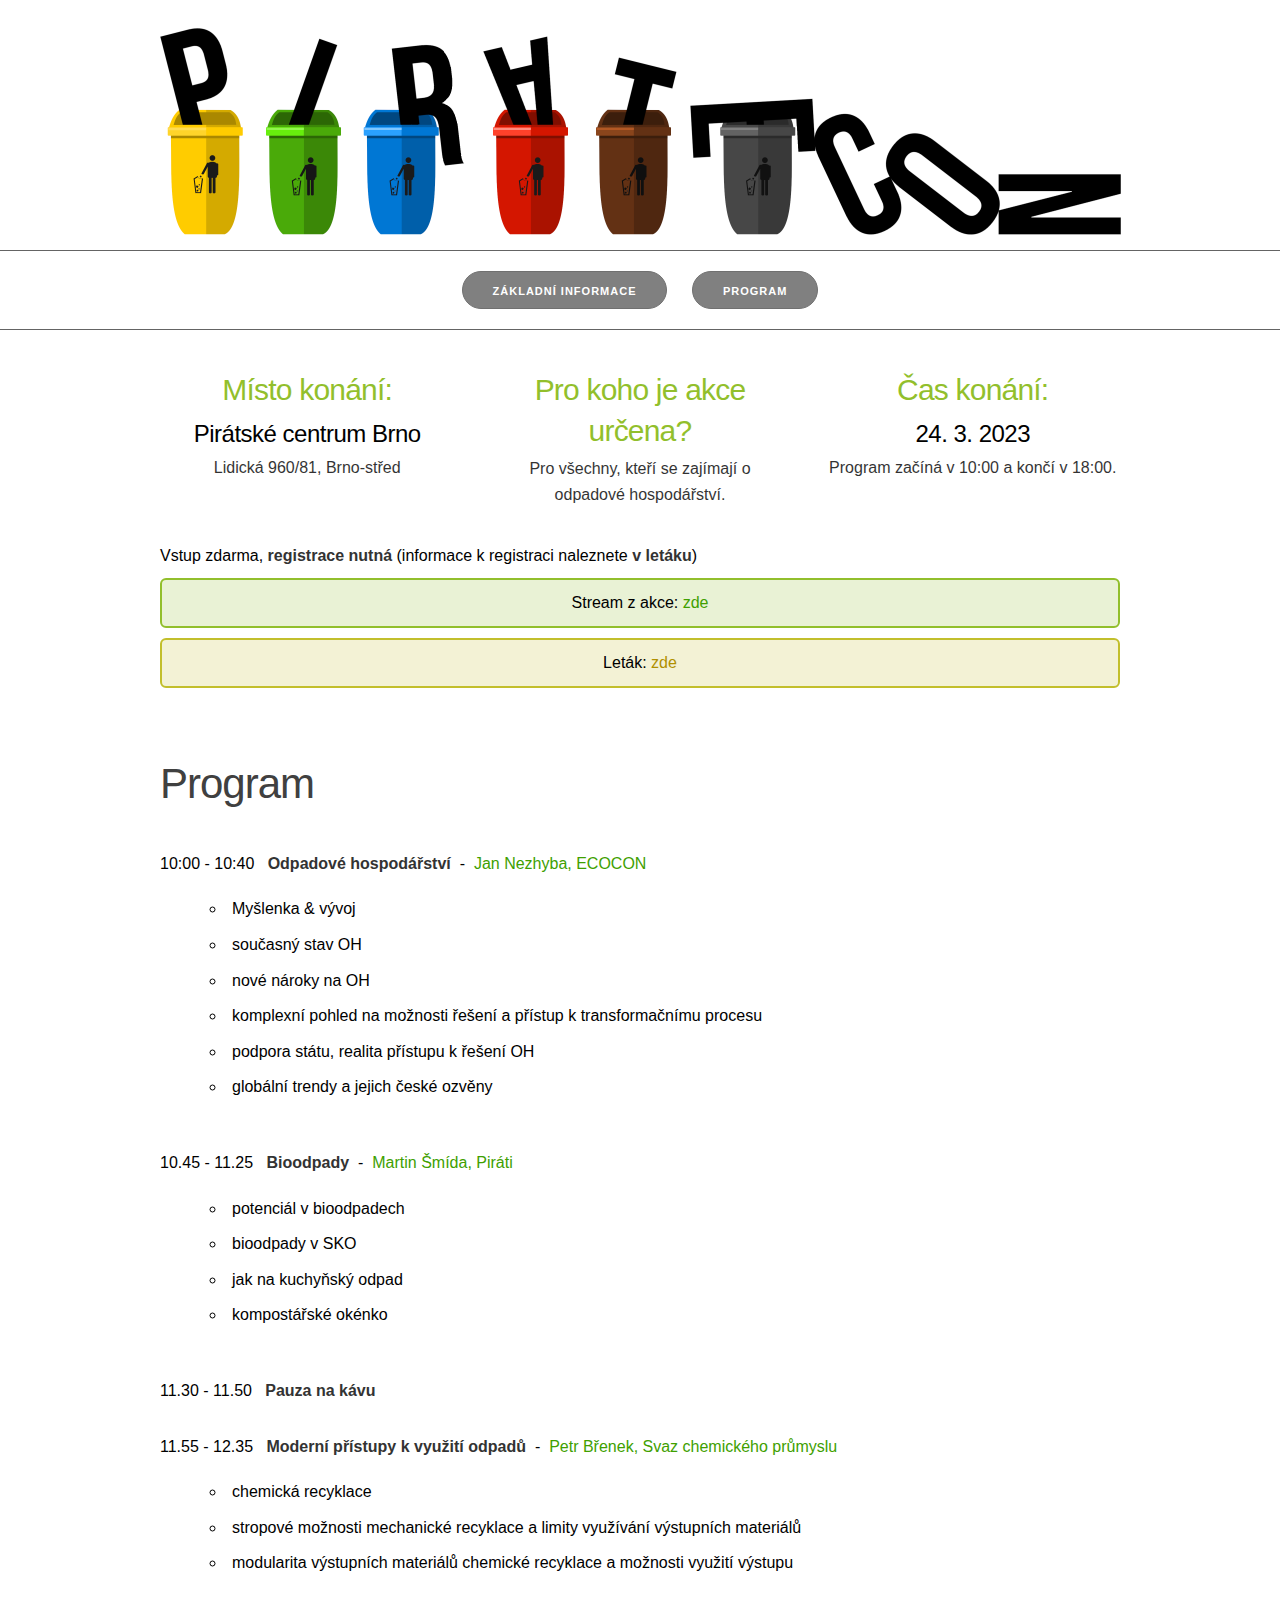
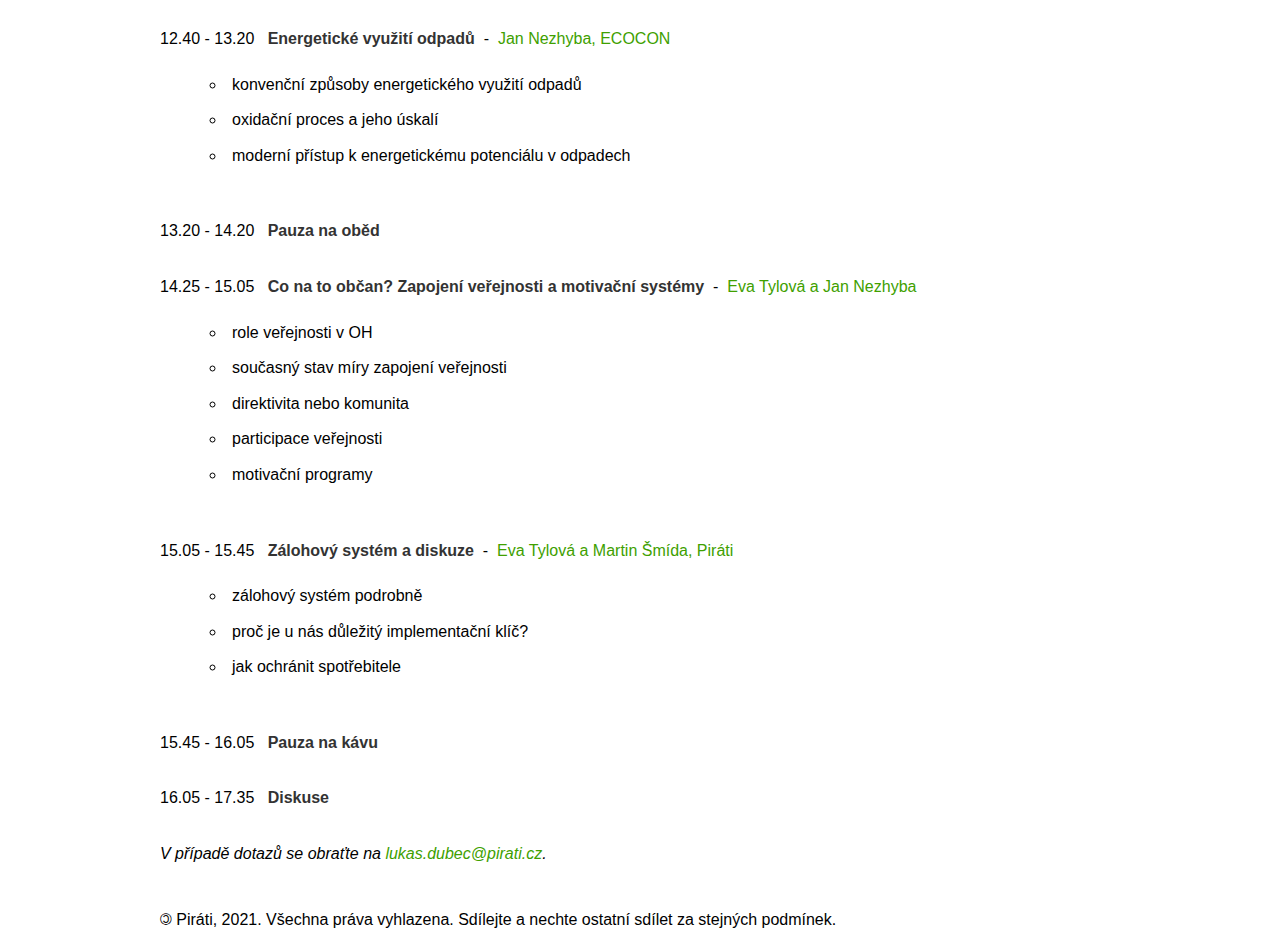
==== 2023/03/24/index.html @ 08a182e1 "2023-03-24 přidání obsahu" ====
<!DOCTYPE html>
<html lang="cs">

<head>

  <!-- Basic Page Needs
  –––––––––––––––––––––––––––––––––––––––––––––––––– -->
  <meta charset="utf-8">
  <title>PirateCon - Odpadové hospodářství</title>
  <meta name="description" content="PirateCon - Odpadové hospodářství">
  <meta name="keywords" content="PirateCon, Piráti, Pirátská strana, program, informace, konference">

  <!-- Mobile Specific Metas
  –––––––––––––––––––––––––––––––––––––––––––––––––– -->
  <meta name="viewport" content="width=device-width, initial-scale=1">
  <meta name="application-name" content="PirateCon - Odpadové hospodářství">

  <!-- FONT
  ––––––––––––––––––––––––––––––––––––––––––––––––––
  <link href="https://fonts.googleapis.com/css?family=Raleway" rel="stylesheet"> -->

  <!-- CSS
  –––––––––––––––––––––––––––––––––––––––––––––––––– -->
  <link rel="stylesheet" href="assets/css/normalize.css">
  <link rel="stylesheet" href="assets/css/skeleton.css">
  <link rel="stylesheet" href="assets/css/custom.css">

  <!-- Scripts
  ––––––––––––––––––––––––––––––––––––––––––––––––––
  <script src="//ajax.googleapis.com/ajax/libs/jquery/2.1.1/jquery.min.js"></script> -->

  <!-- Favicon
  –––––––––––––––––––––––––––––––––––––––––––––––––– -->
  <link rel="apple-touch-icon-precomposed" sizes="57x57" href="assets/favicon/apple-touch-icon-57x57.png">
  <link rel="apple-touch-icon-precomposed" sizes="114x114" href="assets/favicon/apple-touch-icon-114x114.png">
  <link rel="apple-touch-icon-precomposed" sizes="72x72" href="assets/favicon/apple-touch-icon-72x72.png">
  <link rel="apple-touch-icon-precomposed" sizes="144x144" href="assets/favicon/apple-touch-icon-144x144.png">
  <link rel="apple-touch-icon-precomposed" sizes="60x60" href="assets/favicon/apple-touch-icon-60x60.png">
  <link rel="apple-touch-icon-precomposed" sizes="120x120" href="assets/favicon/apple-touch-icon-120x120.png">
  <link rel="apple-touch-icon-precomposed" sizes="76x76" href="assets/favicon/apple-touch-icon-76x76.png">
  <link rel="apple-touch-icon-precomposed" sizes="152x152" href="assets/favicon/apple-touch-icon-152x152.png">
  <link rel="icon" type="image/png" href="assets/favicon/favicon-196x196.png" sizes="196x196">
  <link rel="icon" type="image/png" href="assets/favicon/favicon-96x96.png" sizes="96x96">
  <link rel="icon" type="image/png" href="assets/favicon/favicon-16x16.png" sizes="16x16">
  <link rel="icon" type="image/png" href="assets/favicon/favicon-32x32.png" sizes="32x32">
  <link rel="icon" type="image/png" href="assets/favicon/favicon-128.png" sizes="128x128">
  <meta name="msapplication-TileColor" content="#000000">
  <meta name="msapplication-TileImage" content="assets/favicon/mstile-144x144.">
  <meta name="msapplication-square70x70logo" content="assets/favicon/mstile-70x70.">
  <meta name="msapplication-square150x150logo" content="assets/favicon/mstile-150x150.">
  <meta name="msapplication-wide310x150logo" content="assets/favicon/mstile-310x150.">
  <meta name="msapplication-square310x310logo" content="assets/favicon/mstile-310x310.">
  <link rel="shortcut icon" type="image/x-icon" href="assets/favicon/favicon.ico">

  <meta property="og:title" content="PirateCon - Odpadové hospodářství" />
  <meta property="og:type" content="website" />
  <meta property="og:url" content="https://piratecon.pirati.cz" />
  <meta property="og:description" content="PirateCon IT InsPirativní" />
  <meta property="og:image" content="https://piratecon.pirati.cz/2023/03/24/assets/images/header.png" />


</head>

<body>
  <!-- Primary Page Layout
  –––––––––––––––––––––––––––––––––––––––––––––––––– -->
  <header id="header" class="hero">
   <div class="container">
      <div class="row">
        <div class="twelve columns">
	<!--<img src="assets/images/logo.svg" class="logo">-->
        </div>
      </div>
    </div>
  </header>

  <nav id="nav">
    <div class="container">
      <div class="row">
        <div class="twelve columns">
          <a class="button button-primary" href="#basic_info">Základní informace</a>
          <a class="button button-primary" href="#agenda">Program</a>
<!-- 
          <a class="button button-primary" href="guests.html">Hosté</a>
          <a class="button button-primary" href="https://www.facebook.com/events/907371883148846"  target="_blank"> <img src="assets/images/facebook.png" width="15">  událost </a>
-->
        </div>
      </div>
    </div>
  </nav>

  <main>
    <section id="basic_info">
      <div class="container">
        <div class="row">
          <div class="one-third column value">
            <h4 class="value-multiplier" style="color:#92bf2c">Místo konání:</h4>
            <h5 class="value-heading"><a class="blacklink" href="https://jihomoravsky.pirati.cz/piratske-centrum/" target="_blank">Pirátské centrum Brno</a></h5>
            <p class="value-description"><a class="blacklink" href="https://jihomoravsky.pirati.cz/piratske-centrum/" target="_blank">Lidická 960/81, Brno-střed</a></p>
          </div>
          <div class="one-third column value">
            <h4 class="value-multiplier" style="color:#92bf2c;">Pro koho je akce určena?</h4>
            <p class="value-description">Pro všechny, kteří se zajímají o odpadové hospodářství.</p>
          </div>
          <div class="one-third column value">
            <h4 class="value-multiplier" style="color:#92bf2c">Čas konání:</h4>
            <h5 class="value-heading">24.&nbsp;3.&nbsp;2023</h5>
            <p class="value-description">Program začíná v&nbsp;10:00 a končí v&nbsp;18:00.</p>
          </div>
        </div>
        <br>
	  <p> Vstup zdarma, <span class=title>registrace nutná</span> (informace k registraci naleznete <span class=title>v letáku</span>)</p>
          <p class="note">Stream z akce: <a href="https://pitube.pirati.cz/play/public1" target="_blank">zde</a> </p>
          <p class="note2">Leták: <a class="yellowlink" href="letak.pdf" target="_blank">zde</a> </p>
      </div>
    </section>

    <section id="agenda">
      <div class="container">

        <div class="header row">
          <div class="twelve columns">
            <h2 style="color:#404040">Program</h2>
          </div>
        </div>

        <div class="header row">
          <div class="twelve columns">
            10:00 - 10:40 &nbsp;&nbsp;<span class=title>Odpadové hospodářství</span> &nbsp;-&nbsp; <a href="">Jan Nezhyba, ECOCON</a>
            <ul>
              <li> Myšlenka & vývoj</li>
              <li> současný stav OH</li>
              <li> nové nároky na OH</li>
              <li> komplexní pohled na možnosti řešení a přístup k transformačnímu procesu</li>
              <li> podpora státu, realita přístupu k řešení OH</li>
              <li> globální trendy a jejich české ozvěny </li>
            </ul>
          </div>
        </div>

        <div class="header row">
          <div class="twelve columns">
            10.45 - 11.25 &nbsp;&nbsp;<span class=title>Bioodpady</span> &nbsp;-&nbsp; <a href="">Martin Šmída, Piráti</a>
            <ul>
              <li> potenciál v bioodpadech</li>
              <li> bioodpady v SKO</li>
              <li> jak na kuchyňský odpad</li>
              <li> kompostářské okénko</li>
            </ul>
          </div>
        </div>

        <div class="header row">
          <div class="twelve columns">
            11.30 - 11.50 &nbsp;&nbsp;<span class=title>Pauza na kávu</span>
          </div>
        </div>

        <div class="header row">
          <div class="twelve columns">
            11.55 - 12.35 &nbsp;&nbsp;<span class=title>Moderní přístupy k využití odpadů</span> &nbsp;-&nbsp; <a href="">Petr Břenek, Svaz chemického průmyslu</a>
            <ul>
              <li> chemická recyklace</li>
              <li> stropové možnosti mechanické recyklace a limity využívání výstupních materiálů</li>
              <li> modularita výstupních materiálů chemické recyklace a možnosti využití výstupu</li>
            </ul>
          </div>
        </div>

        <div class="header row">
          <div class="twelve columns">
            12.40 - 13.20 &nbsp;&nbsp;<span class=title>Energetické využití odpadů</span> &nbsp;-&nbsp; <a href="">Jan Nezhyba, ECOCON</a>
            <ul>
              <li> konvenční způsoby energetického využití odpadů</li>
              <li> oxidační proces a jeho úskalí</li>
              <li> moderní přístup k energetickému potenciálu v odpadech</li>
            </ul>
          </div>
        </div>

        <div class="header row">
          <div class="twelve columns">
            13.20 - 14.20 &nbsp;&nbsp;<span class=title>Pauza na oběd</span>
          </div>
        </div>

        <div class="header row">
          <div class="twelve columns">
            14.25 - 15.05 &nbsp;&nbsp;<span class=title>Co na to občan? Zapojení veřejnosti a motivační systémy</span> &nbsp;-&nbsp; <a href="">Eva Tylová a Jan Nezhyba</a>
            <ul>
              <li> role veřejnosti v OH</li>
              <li> současný stav míry zapojení veřejnosti</li>
              <li> direktivita nebo komunita</li>
              <li> participace veřejnosti</li>
              <li> motivační programy</li>
            </ul>
          </div>
        </div>

        <div class="header row">
          <div class="twelve columns">
            15.05 - 15.45 &nbsp;&nbsp;<span class=title>Zálohový systém a diskuze</span> &nbsp;-&nbsp; <a href="">Eva Tylová a Martin Šmída, Piráti</a>
            <ul>
              <li> zálohový systém podrobně</li>
              <li> proč je u nás důležitý implementační klíč?</li>
              <li> jak ochránit spotřebitele</li>
            </ul>
          </div>
        </div>

        <div class="header row">
          <div class="twelve columns">
            15.45 - 16.05 &nbsp;&nbsp;<span class=title>Pauza na kávu</span>
          </div>
        </div>

        <div class="header row">
          <div class="twelve columns">
            16.05 - 17.35 &nbsp;&nbsp;<span class=title>Diskuse</span>
          </div>
        </div>

        <p><i>V případě dotazů se obraťte na <a href="mailto:lukas.dubec@pirati.cz">lukas.dubec@pirati.cz</a>.

      </div>
   </section>

</i></p>
  <footer>
    <div class="container">
      <div class="row">
        <div class="twelve columns">
            <!--
	<p>
Poznámka k programu: Každá přednáška zahrnuje 20 minut výkladu a 10 minut diskuze s účastníky.<br>
Z akce bude pořizován live stream.
	</p>
            -->
          <p>
            <span class="u-mirror-horizontally">&copy;</span> Piráti, 2021. Všechna práva vyhlazena. Sdílejte a nechte ostatní sdílet za stejných podmínek.
          </p>
        </div>
      </div>
    </div>
  </footer>
  </main>
</body>

</html>
---- 2023/03/24/assets/css/skeleton.css ----
/*
* Skeleton V2.0.4
* Copyright 2014, Dave Gamache
* www.getskeleton.com
* Free to use under the MIT license.
* http://www.opensource.org/licenses/mit-license.php
* 12/29/2014
*/


/* Table of contents
––––––––––––––––––––––––––––––––––––––––––––––––––
- Grid
- Base Styles
- Typography
- Links
- Buttons
- Forms
- Lists
- Code
- Tables
- Spacing
- Utilities
- Clearing
- Media Queries
*/


/* Grid
–––––––––––––––––––––––––––––––––––––––––––––––––– */
.container {
  position: relative;
  width: 100%;
  max-width: 960px;
  margin: 0 auto;
  padding: 0 20px;
  box-sizing: border-box; }
.column,
.columns {
  width: 100%;
  float: left;
  box-sizing: border-box; }

/* For devices larger than 400px */
@media (min-width: 400px) {
  .container {
    width: 85%;
    padding: 0; }
}

/* For devices larger than 550px */
@media (min-width: 550px) {
  .container {
    width: 80%; }
  .column,
  .columns {
    margin-left: 4%; }
  .column:first-child,
  .columns:first-child {
    margin-left: 0; }

  .one.column,
  .one.columns                    { width: 4.66666666667%; }
  .two.columns                    { width: 13.3333333333%; }
  .three.columns                  { width: 22%;            }
  .four.columns                   { width: 30.6666666667%; }
  .five.columns                   { width: 39.3333333333%; }
  .six.columns                    { width: 48%;            }
  .seven.columns                  { width: 56.6666666667%; }
  .eight.columns                  { width: 65.3333333333%; }
  .nine.columns                   { width: 74.0%;          }
  .ten.columns                    { width: 82.6666666667%; }
  .eleven.columns                 { width: 91.3333333333%; }
  .twelve.columns                 { width: 100%; margin-left: 0; }

  .one-third.column               { width: 30.6666666667%; }
  .two-thirds.column              { width: 65.3333333333%; }

  .one-half.column                { width: 48%; }

  /* Offsets */
  .offset-by-one.column,
  .offset-by-one.columns          { margin-left: 8.66666666667%; }
  .offset-by-two.column,
  .offset-by-two.columns          { margin-left: 17.3333333333%; }
  .offset-by-three.column,
  .offset-by-three.columns        { margin-left: 26%;            }
  .offset-by-four.column,
  .offset-by-four.columns         { margin-left: 34.6666666667%; }
  .offset-by-five.column,
  .offset-by-five.columns         { margin-left: 43.3333333333%; }
  .offset-by-six.column,
  .offset-by-six.columns          { margin-left: 52%;            }
  .offset-by-seven.column,
  .offset-by-seven.columns        { margin-left: 60.6666666667%; }
  .offset-by-eight.column,
  .offset-by-eight.columns        { margin-left: 69.3333333333%; }
  .offset-by-nine.column,
  .offset-by-nine.columns         { margin-left: 78.0%;          }
  .offset-by-ten.column,
  .offset-by-ten.columns          { margin-left: 86.6666666667%; }
  .offset-by-eleven.column,
  .offset-by-eleven.columns       { margin-left: 95.3333333333%; }

  .offset-by-one-third.column,
  .offset-by-one-third.columns    { margin-left: 34.6666666667%; }
  .offset-by-two-thirds.column,
  .offset-by-two-thirds.columns   { margin-left: 69.3333333333%; }

  .offset-by-one-half.column,
  .offset-by-one-half.columns     { margin-left: 52%; }

}


/* Base Styles
–––––––––––––––––––––––––––––––––––––––––––––––––– */
/* NOTE
html is set to 62.5% so that all the REM measurements throughout Skeleton
are based on 10px sizing. So basically 1.5rem = 15px :) */
html {
  font-size: 62.5%; }
body {
  font-size: 1.5em; /* currently ems cause chrome bug misinterpreting rems on body element */
  line-height: 1.6;
  font-weight: 400;
  font-family: "Raleway", "HelveticaNeue", "Helvetica Neue", Helvetica, Arial, sans-serif;
  color: #222; }


/* Typography
–––––––––––––––––––––––––––––––––––––––––––––––––– */
h1, h2, h3, h4, h5, h6 {
  margin-top: 0;
  margin-bottom: 2rem;
  font-weight: 300; }
h1 { font-size: 4.0rem; line-height: 1.2;  letter-spacing: -.1rem;}
h2 { font-size: 3.6rem; line-height: 1.25; letter-spacing: -.1rem; }
h3 { font-size: 3.0rem; line-height: 1.3;  letter-spacing: -.1rem; }
h4 { font-size: 2.4rem; line-height: 1.35; letter-spacing: -.08rem; }
h5 { font-size: 1.8rem; line-height: 1.5;  letter-spacing: -.05rem; }
h6 { font-size: 1.5rem; line-height: 1.6;  letter-spacing: 0; }

/* Larger than phablet */
@media (min-width: 550px) {
  h1 { font-size: 5.0rem; }
  h2 { font-size: 4.2rem; }
  h3 { font-size: 3.6rem; }
  h4 { font-size: 3.0rem; }
  h5 { font-size: 2.4rem; }
  h6 { font-size: 1.5rem; }
}

p {
  margin-top: 0; }


/* Links
–––––––––––––––––––––––––––––––––––––––––––––––––– */
a {
  color: #1EAEDB; }
a:hover {
  color: #0FA0CE; }


/* Buttons
–––––––––––––––––––––––––––––––––––––––––––––––––– */
.button,
button,
input[type="submit"],
input[type="reset"],
input[type="button"] {
  display: inline-block;
  height: 38px;
  padding: 0 30px;
  color: #555;
  text-align: center;
  font-size: 11px;
  font-weight: 600;
  line-height: 38px;
  letter-spacing: .1rem;
  text-transform: uppercase;
  text-decoration: none;
  white-space: nowrap;
  background-color: transparent;
  border-radius: 4px;
  border: 1px solid #bbb;
  cursor: pointer;
  box-sizing: border-box; }
.button:hover,
button:hover,
input[type="submit"]:hover,
input[type="reset"]:hover,
input[type="button"]:hover,
.button:focus,
button:focus,
input[type="submit"]:focus,
input[type="reset"]:focus,
input[type="button"]:focus {
  color: #333;
  border-color: #888;
  outline: 0; }
.button.button-primary,
button.button-primary,
input[type="submit"].button-primary,
input[type="reset"].button-primary,
input[type="button"].button-primary {
  color: #FFF;
  background-color: #33C3F0;
  border-color: #33C3F0; }
.button.button-primary:hover,
button.button-primary:hover,
input[type="submit"].button-primary:hover,
input[type="reset"].button-primary:hover,
input[type="button"].button-primary:hover,
.button.button-primary:focus,
button.button-primary:focus,
input[type="submit"].button-primary:focus,
input[type="reset"].button-primary:focus,
input[type="button"].button-primary:focus {
  color: #FFF;
  background-color: #1EAEDB;
  border-color: #1EAEDB; }


/* Forms
–––––––––––––––––––––––––––––––––––––––––––––––––– */
input[type="email"],
input[type="number"],
input[type="search"],
input[type="text"],
input[type="tel"],
input[type="url"],
input[type="password"],
textarea,
select {
  height: 38px;
  padding: 6px 10px; /* The 6px vertically centers text on FF, ignored by Webkit */
  background-color: #fff;
  border: 1px solid #D1D1D1;
  border-radius: 4px;
  box-shadow: none;
  box-sizing: border-box; }
/* Removes awkward default styles on some inputs for iOS */
input[type="email"],
input[type="number"],
input[type="search"],
input[type="text"],
input[type="tel"],
input[type="url"],
input[type="password"],
textarea {
  -webkit-appearance: none;
     -moz-appearance: none;
          appearance: none; }
textarea {
  min-height: 65px;
  padding-top: 6px;
  padding-bottom: 6px; }
input[type="email"]:focus,
input[type="number"]:focus,
input[type="search"]:focus,
input[type="text"]:focus,
input[type="tel"]:focus,
input[type="url"]:focus,
input[type="password"]:focus,
textarea:focus,
select:focus {
  border: 1px solid #33C3F0;
  outline: 0; }
label,
legend {
  display: block;
  margin-bottom: .5rem;
  font-weight: 600; }
fieldset {
  padding: 0;
  border-width: 0; }
input[type="checkbox"],
input[type="radio"] {
  display: inline; }
label > .label-body {
  display: inline-block;
  margin-left: .5rem;
  font-weight: normal; }


/* Lists
–––––––––––––––––––––––––––––––––––––––––––––––––– */
ul {
  list-style: circle inside; }
ol {
  list-style: decimal inside; }
ol, ul {
  padding-left: 0;
  margin-top: 0; }
ul ul,
ul ol,
ol ol,
ol ul {
  margin: 1.5rem 0 1.5rem 3rem;
  font-size: 90%; }
li {
  margin-bottom: 1rem; }


/* Code
–––––––––––––––––––––––––––––––––––––––––––––––––– */
code {
  padding: .2rem .5rem;
  margin: 0 .2rem;
  font-size: 90%;
  white-space: nowrap;
  background: #F1F1F1;
  border: 1px solid #E1E1E1;
  border-radius: 4px; }
pre > code {
  display: block;
  padding: 1rem 1.5rem;
  white-space: pre; }


/* Tables
–––––––––––––––––––––––––––––––––––––––––––––––––– */
th,
td {
  padding: 12px 15px;
  text-align: left;
  border-bottom: 1px solid #E1E1E1; }
th:first-child,
td:first-child {
  padding-left: 0; }
th:last-child,
td:last-child {
  padding-right: 0; }


/* Spacing
–––––––––––––––––––––––––––––––––––––––––––––––––– */
button,
.button {
  margin-bottom: 1rem; }
input,
textarea,
select,
fieldset {
  margin-bottom: 1.5rem; }
pre,
blockquote,
dl,
figure,
table,
p,
ul,
ol,
form {
  margin-bottom: 2.5rem; }


/* Utilities
–––––––––––––––––––––––––––––––––––––––––––––––––– */
.u-full-width {
  width: 100%;
  box-sizing: border-box; }
.u-max-full-width {
  max-width: 100%;
  box-sizing: border-box; }
.u-pull-right {
  float: right; }
.u-pull-left {
  float: left; }


/* Misc
–––––––––––––––––––––––––––––––––––––––––––––––––– */
hr {
  margin-top: 3rem;
  margin-bottom: 3.5rem;
  border-width: 0;
  border-top: 1px solid #E1E1E1; }


/* Clearing
–––––––––––––––––––––––––––––––––––––––––––––––––– */

/* Self Clearing Goodness */
.container:after,
.row:after,
.u-cf {
  content: "";
  display: table;
  clear: both; }


/* Media Queries
–––––––––––––––––––––––––––––––––––––––––––––––––– */
/*
Note: The best way to structure the use of media queries is to create the queries
near the relevant code. For example, if you wanted to change the styles for buttons
on small devices, paste the mobile query code up in the buttons section and style it
there.
*/


/* Larger than mobile */
@media (min-width: 400px) {}

/* Larger than phablet (also point when grid becomes active) */
@media (min-width: 550px) {}

/* Larger than tablet */
@media (min-width: 750px) {}

/* Larger than desktop */
@media (min-width: 1000px) {}

/* Larger than Desktop HD */
@media (min-width: 1200px) {}
---- 2023/03/24/assets/css/custom.css ----
@font-face {
  font-family: "Bebas Neue Bold";
  src: url("../fonts/bebas-neue-bold.eot"); /* IE9 Compat Modes */
  src: url("../fonts/bebas-neue-bold.eot#iefix") format("embedded-opentype"), /* IE6-IE8 */
       url("../fonts/bebas-neue-bold.woff") format("woff"), /* Modern Browsers */
       url("../fonts/bebas-neue-bold.ttf")  format("truetype"), /* Safari, Android, iOS */
}
/* Shared
–––––––––––––––––––––––––––––––––––––––––––––––––– */
body {
  background-color: #fff;
  color: #000;
  font-family: "Open Sans", Helvetica, Roboto, Arial, sans-serif;
  font-size: 1.6em;
}

h1, h3, h5, h2, h4, h6 {
  margin-bottom: 1rem;
}

h1, h3, h5 {
  color: #000;
  font-weight: 500;
}

h2, h4, h6 {
  color: #333;
  font-weight: 300;
}
.u-mirror-horizontally {
    display: inline-block;
    transform: matrix(-1, 0, 0, 1, 0, 0) !important;
}

pre, blockquote, dl, figure, table, p, ul, ol, form {
  margin-bottom: 1rem;
}

.button {
  color: #fff;
}

.vip {
  color: #f68712;
}

/* odkazy cerno */
a {
  color: #40a000;
  text-decoration: none;
}
a:hover {
  color: #666;
}
a.blacklink {
  color: #000000;
  text-decoration: none;
}
a.blacklink:hover {
  color: #606060;
  text-decoration: none;
}
a.yellowlink {
  color: #b09000;
  text-decoration: none;
}
a.blacklink:hover {
  color: #606060;
  text-decoration: none;
}



/* Forms
–––––––––––––––––––––––––––––––––––––––––––––––––– */
input[type="email"],
input[type="number"],
input[type="search"],
input[type="text"],
input[type="tel"],
input[type="url"],
input[type="password"],
textarea,
select {
  color: #000;
}
.button {
  border-radius: 100px;
  background-color: #000;
  border-color: #000;
}
.button.button-primary,
button.button-primary,
input[type="submit"].button-primary,
input[type="reset"].button-primary,
input[type="button"].button-primary {
  color: #FFF;
  background-color: #808080;
  border-color: #707070; }
.button.button-primary:hover,
button.button-primary:hover,
input[type="submit"].button-primary:hover,
input[type="reset"].button-primary:hover,
input[type="button"].button-primary:hover,
.button.button-primary:focus,
button.button-primary:focus,
input[type="submit"].button-primary:focus,
input[type="reset"].button-primary:focus,
input[type="button"].button-primary:focus {
  color: #FFF;
  background-color: #aaa;
  border-color: #aaa; }
textarea {
  width: 100%;
  height: 20rem;
}
/* Sections
–––––––––––––––––––––––––––––––––––––––––––––––––– */
section {
  padding: 4rem 0 6rem;
  text-align: justify;
}
.section-heading,
.section-description {
  margin-bottom: 1.2rem;
}
.header {
  margin-bottom: 3rem;
}

/* Header
–––––––––––––––––––––––––––––––––––––––––––––––––– */
body > header {
  text-align: center;
  padding: 1rem 0 1rem;
  color: #000;
  /*background-color: #fff;*/
  background-image: url('../images/piratecon.png');
  background-size: contain;
  background-position: center;
  background-repeat: no-repeat;
}
body > header h2 {
  font-family: "Bebas Neue Bold", sans-serif;
  text-transform: uppercase;
  font-weight: 700;
  color: #000;
  margin-top: 2rem;
}
body > header .logo {
  /* display: inline-block; */
  width: 15rem;
  height: 15rem;
  background-image: url("../images/piratecon.png");
  background-size: cover;
  background-position: center;
}
body > header p {
  font-size: 1.7em;
}
/* Navigation
–––––––––––––––––––––––––––––––––––––––––––––––––– */
body > nav {
  text-align: center;
  border-top: .1rem solid #646464;
  border-bottom: .1rem solid  #646464;
  padding: 1rem 0 1rem;
}
body > nav a {
  margin: 1rem;
}

/* agenda
–––––––––––––––––––––––––––––––––––––––––––––––––– */
section#agenda article {
  margin-bottom: 1.6rem;
  border: .25rem solid #6b3a17;
  border-radius: 1.6rem;
  padding: 1.5rem 4rem 1rem 4rem;
}
/*section#agenda article h3 {
  font-size: 3rem;
}*/
section#agenda article .header {
  text-align: left;
  margin-bottom: 0;
}

section#agenda article .header h4, section#agenda article .header h5 {
  font-size: 1.6rem;
  font-weight: 700;
}

/* Footer
–––––––––––––––––––––––––––––––––––––––––––––––––– */
body > footer {
  text-align: center;
  padding: 3rem 0 1rem;
  color: #777;
  font-size: 0.8em;
}

/* Values
–––––––––––––––––––––––––––––––––––––––––––––––––– */
#teaser {
  background-image: url("../images/info-bg.jpg");
  background-size: cover;
  background-position: center;
}
.value {
  text-align: center;
}
.value-multiplier {
  margin-bottom: .5rem;
}
.value-heading {
  margin-bottom: .3rem;
}
.value-description {
  opacity: .8;
  font-weight: 300;
}

/* Categories
–––––––––––––––––––––––––––––––––––––––––––––––––– */
.categories {
  color: #fff;
}
.categories .section-description {
  margin-bottom: 4rem;
}

/* Bigger than 550 */
@media (min-width: 550px) {
  section {
    padding: 3rem 0 2rem;
  }
  body > header {
    padding: 3rem 0 2rem;
    /*text-align: left;*/
    min-height: 370px;
  }
  .hero-heading {
    font-size: 4.8rem;
  }
}

/* Bigger than 750 */
@media (min-width: 750px) {
  .hero-heading {
    font-size: 5.2rem;
  }
  section {
    padding: 4rem 0 4rem;
  }
  body > header {
    padding: 3rem 0 2rem;
    min-height: 190px;
  }
  .section-description {
    max-width: 60%;
    margin-left: auto;
    margin-right: auto;
  }
  .categories {
    padding: 11rem 0 6rem;
  }
}

/* Bigger than 1000 */
@media (min-width: 1000px) {
  section {
    padding: 4rem 0 2rem;
  }
  body > header {
    padding: 4rem 0 2rem;
  }
  .hero-heading {
    font-size: 5.0rem;
  }
}
.button:hover {
   background-color: green;
   color:white;
   border-color: green;
}
@media (max-width: 550px) {
body > header {
	min-height: 170px;
}
}

p {
}

p.note {
     -moz-border-radius: 6px;
     -webkit-border-radius: 6px;
     background-color: #92bf2c33;
     border: solid 2px #92bf2c;
     border-radius: 6px;
     line-height: 18px;
     text-align: center;
     mc-auto-number-format: '{b}Note: {/b}';
     overflow: hidden;
     padding: 14px;
}

p.note2 {
     -moz-border-radius: 6px;
     -webkit-border-radius: 6px;
     background-color: #c2bf2c33;
     border: solid 2px #c2bf2c;
     border-radius: 6px;
     line-height: 18px;
     text-align: center;
     mc-auto-number-format: '{b}Note: {/b}';
     overflow: hidden;
     padding: 14px;
}

.title {
    color: #333;
    font-weight: bold;
}

ul {
    margin: 20px;
}

li {
    margin-left: 30px;
}
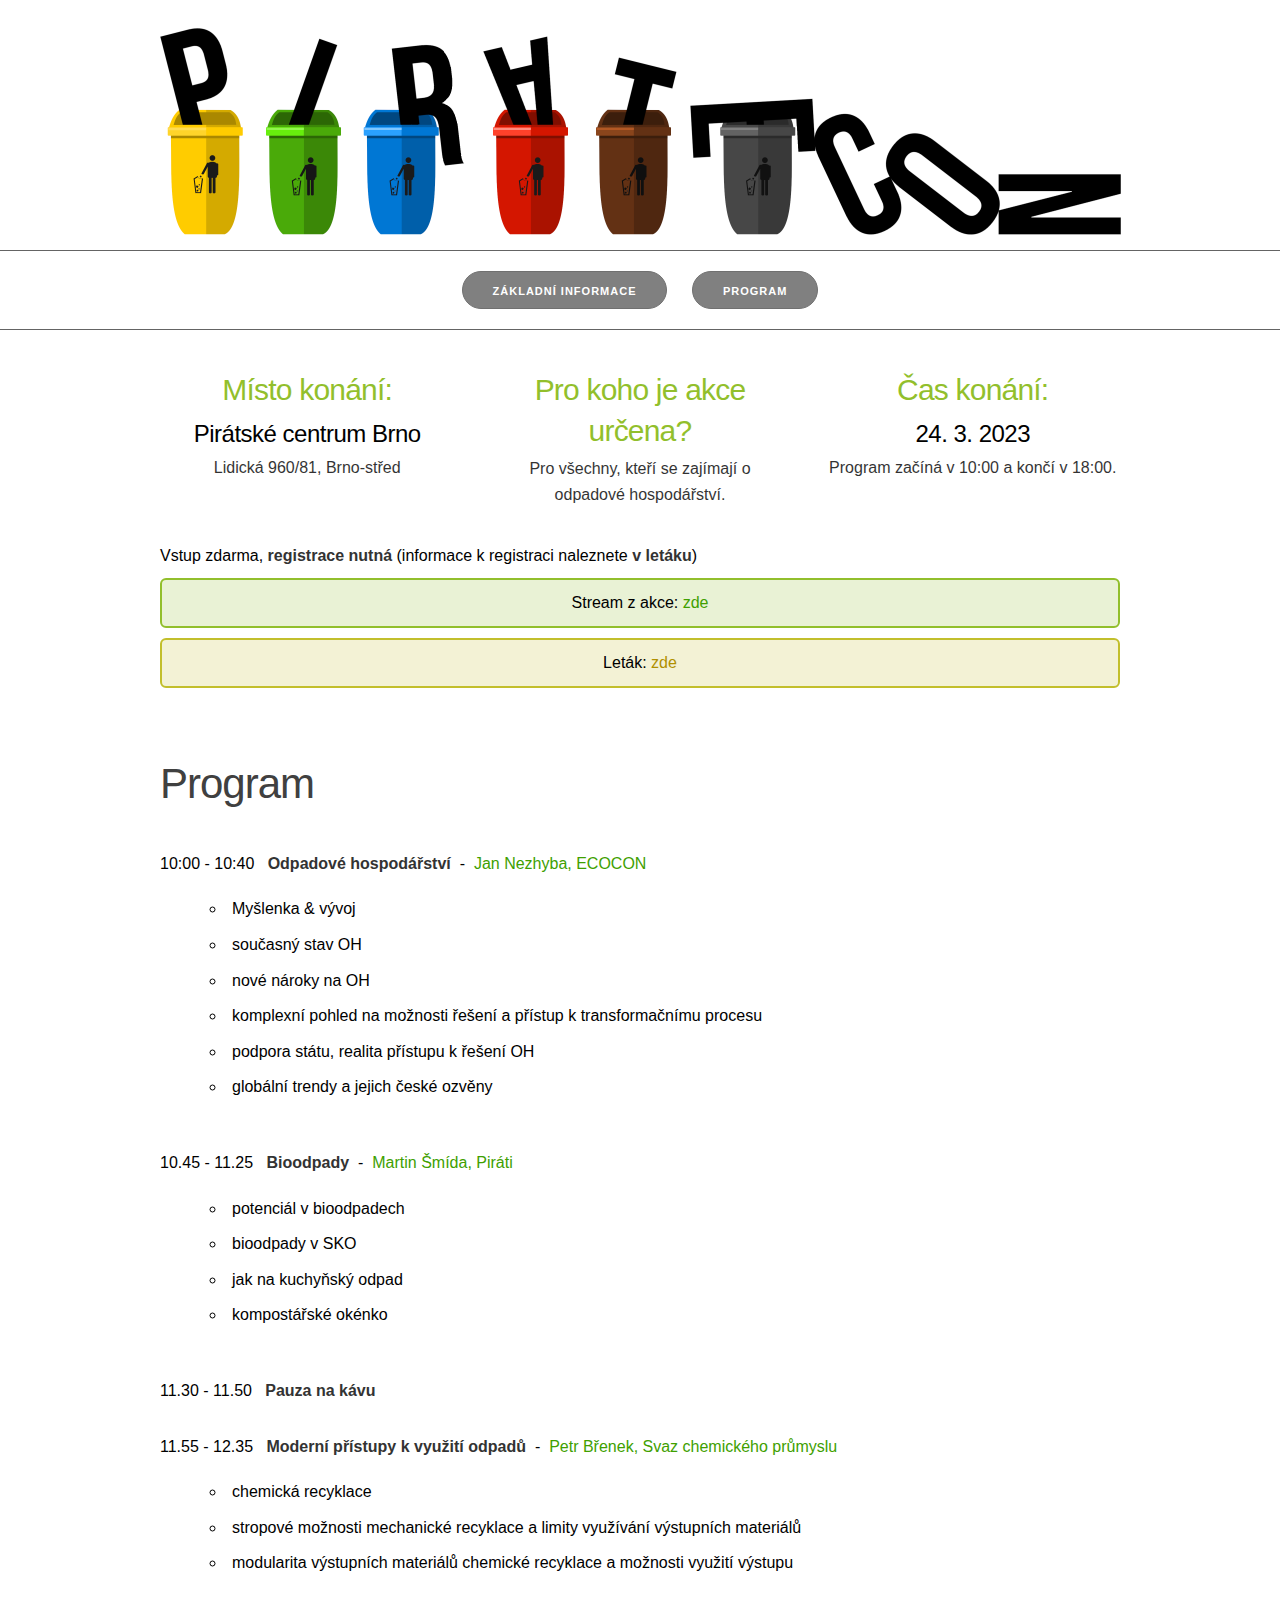
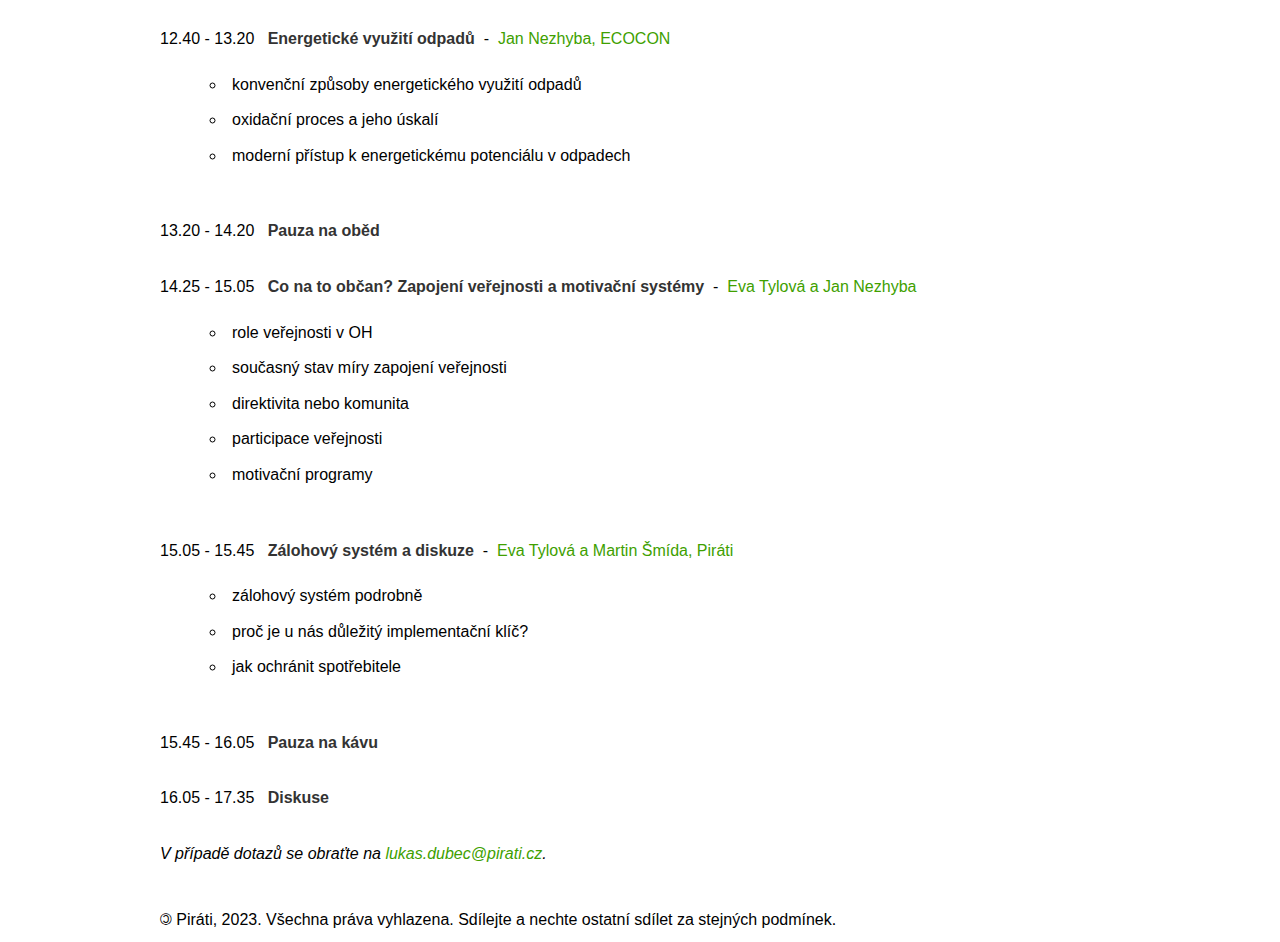
==== commit 2ea2b90a: "Oprava copyleftu" ====
--- a/2023/03/24/index.html
+++ b/2023/03/24/index.html
@@ -237,7 +237,7 @@
 	</p>
             -->
           <p>
-            <span class="u-mirror-horizontally">&copy;</span> Piráti, 2021. Všechna práva vyhlazena. Sdílejte a nechte ostatní sdílet za stejných podmínek.
+            <span class="u-mirror-horizontally">&copy;</span> Piráti, 2023. Všechna práva vyhlazena. Sdílejte a nechte ostatní sdílet za stejných podmínek.
           </p>
         </div>
       </div>
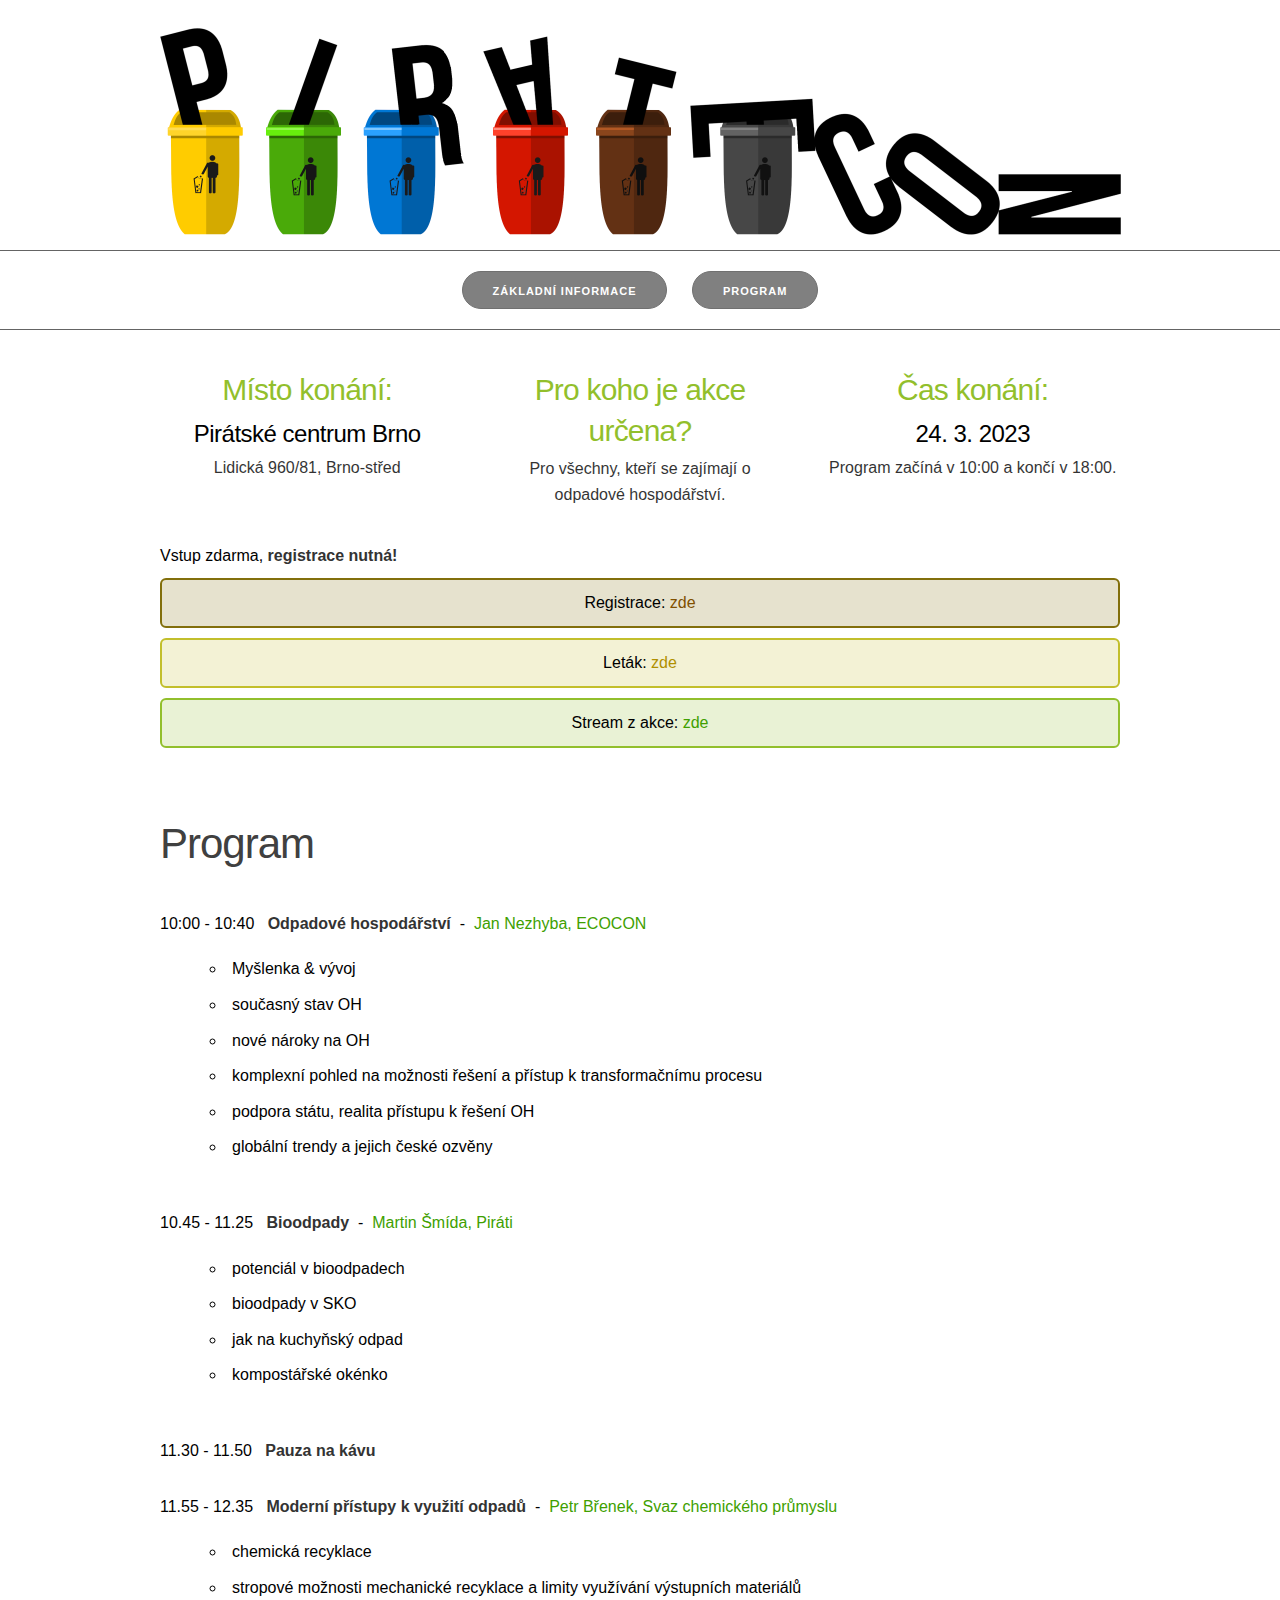
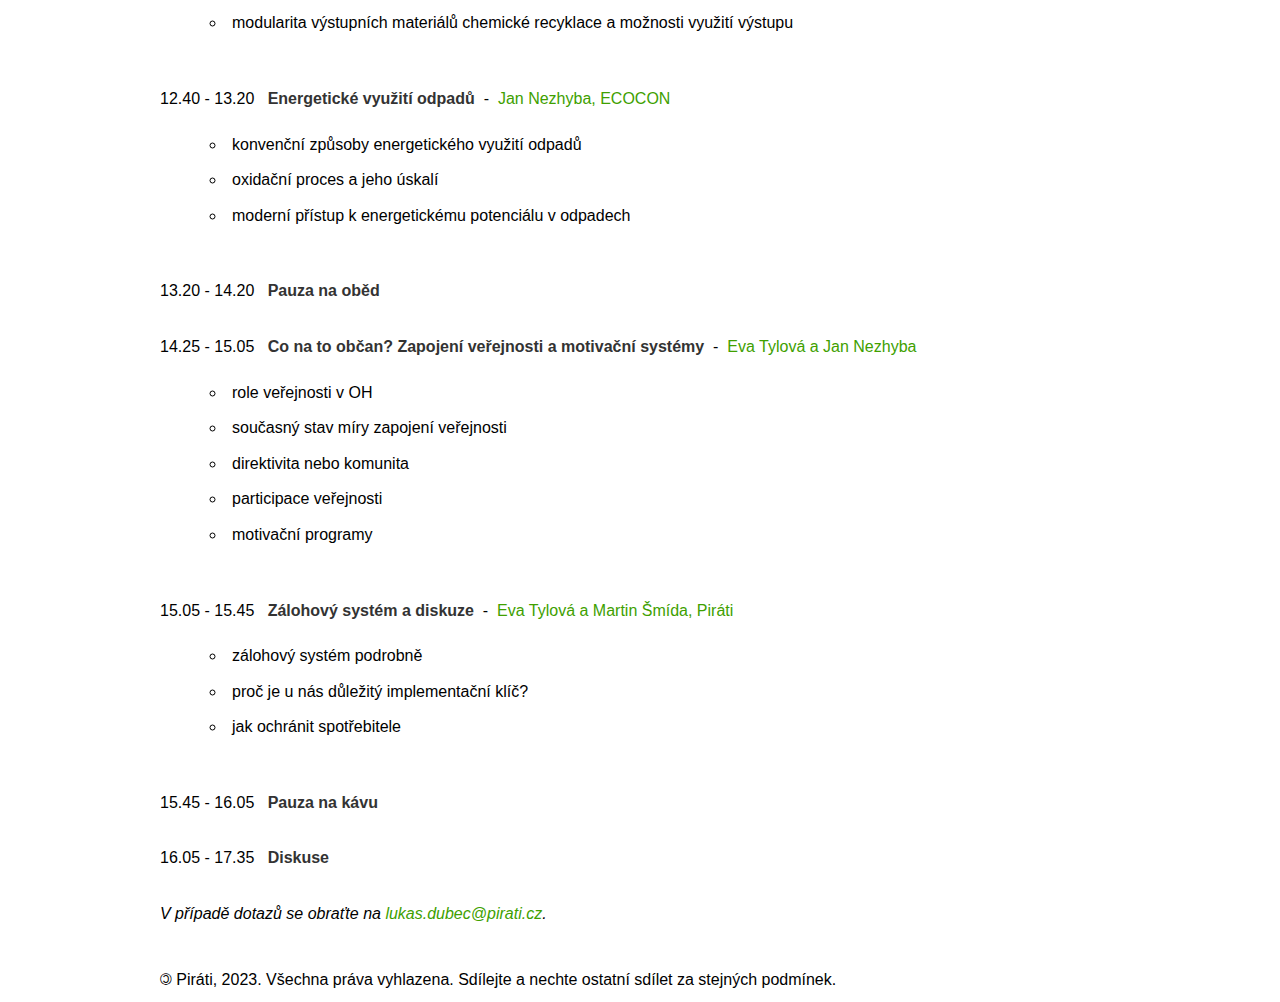
==== commit 9dbe3e62: "Přímý odkaz na registraci" ====
--- a/2023/03/24/index.html
+++ b/2023/03/24/index.html
@@ -109,9 +109,10 @@
           </div>
         </div>
         <br>
-	  <p> Vstup zdarma, <span class=title>registrace nutná</span> (informace k registraci naleznete <span class=title>v letáku</span>)</p>
+        <p>Vstup zdarma, <span class=title>registrace nutná!</span></p>
+          <p class="note3">Registrace: <a class="brownlink" href="https://forms.gle/4vFBP5G7LPV2SXvh6" target="_blank">zde</a> </p>
+          <p class="note2">Leták: <a class="yellowlink" href="letak.pdf" target="_blank">zde</a> </p>
           <p class="note">Stream z akce: <a href="https://pitube.pirati.cz/play/public1" target="_blank">zde</a> </p>
-          <p class="note2">Leták: <a class="yellowlink" href="letak.pdf" target="_blank">zde</a> </p>
       </div>
     </section>
 
--- a/2023/03/24/assets/css/custom.css
+++ b/2023/03/24/assets/css/custom.css
@@ -64,7 +64,15 @@
   color: #b09000;
   text-decoration: none;
 }
-a.blacklink:hover {
+a.yellowlink:hover {
+  color: #606060;
+  text-decoration: none;
+}
+a.brownlink {
+  color: #805000;
+  text-decoration: none;
+}
+a.brownlink:hover {
   color: #606060;
   text-decoration: none;
 }
@@ -319,6 +327,19 @@
      padding: 14px;
 }
 
+p.note3 {
+     -moz-border-radius: 6px;
+     -webkit-border-radius: 6px;
+     background-color: #826f0c33;
+     border: solid 2px #826f0c;
+     border-radius: 6px;
+     line-height: 18px;
+     text-align: center;
+     mc-auto-number-format: '{b}Note: {/b}';
+     overflow: hidden;
+     padding: 14px;
+}
+
 .title {
     color: #333;
     font-weight: bold;
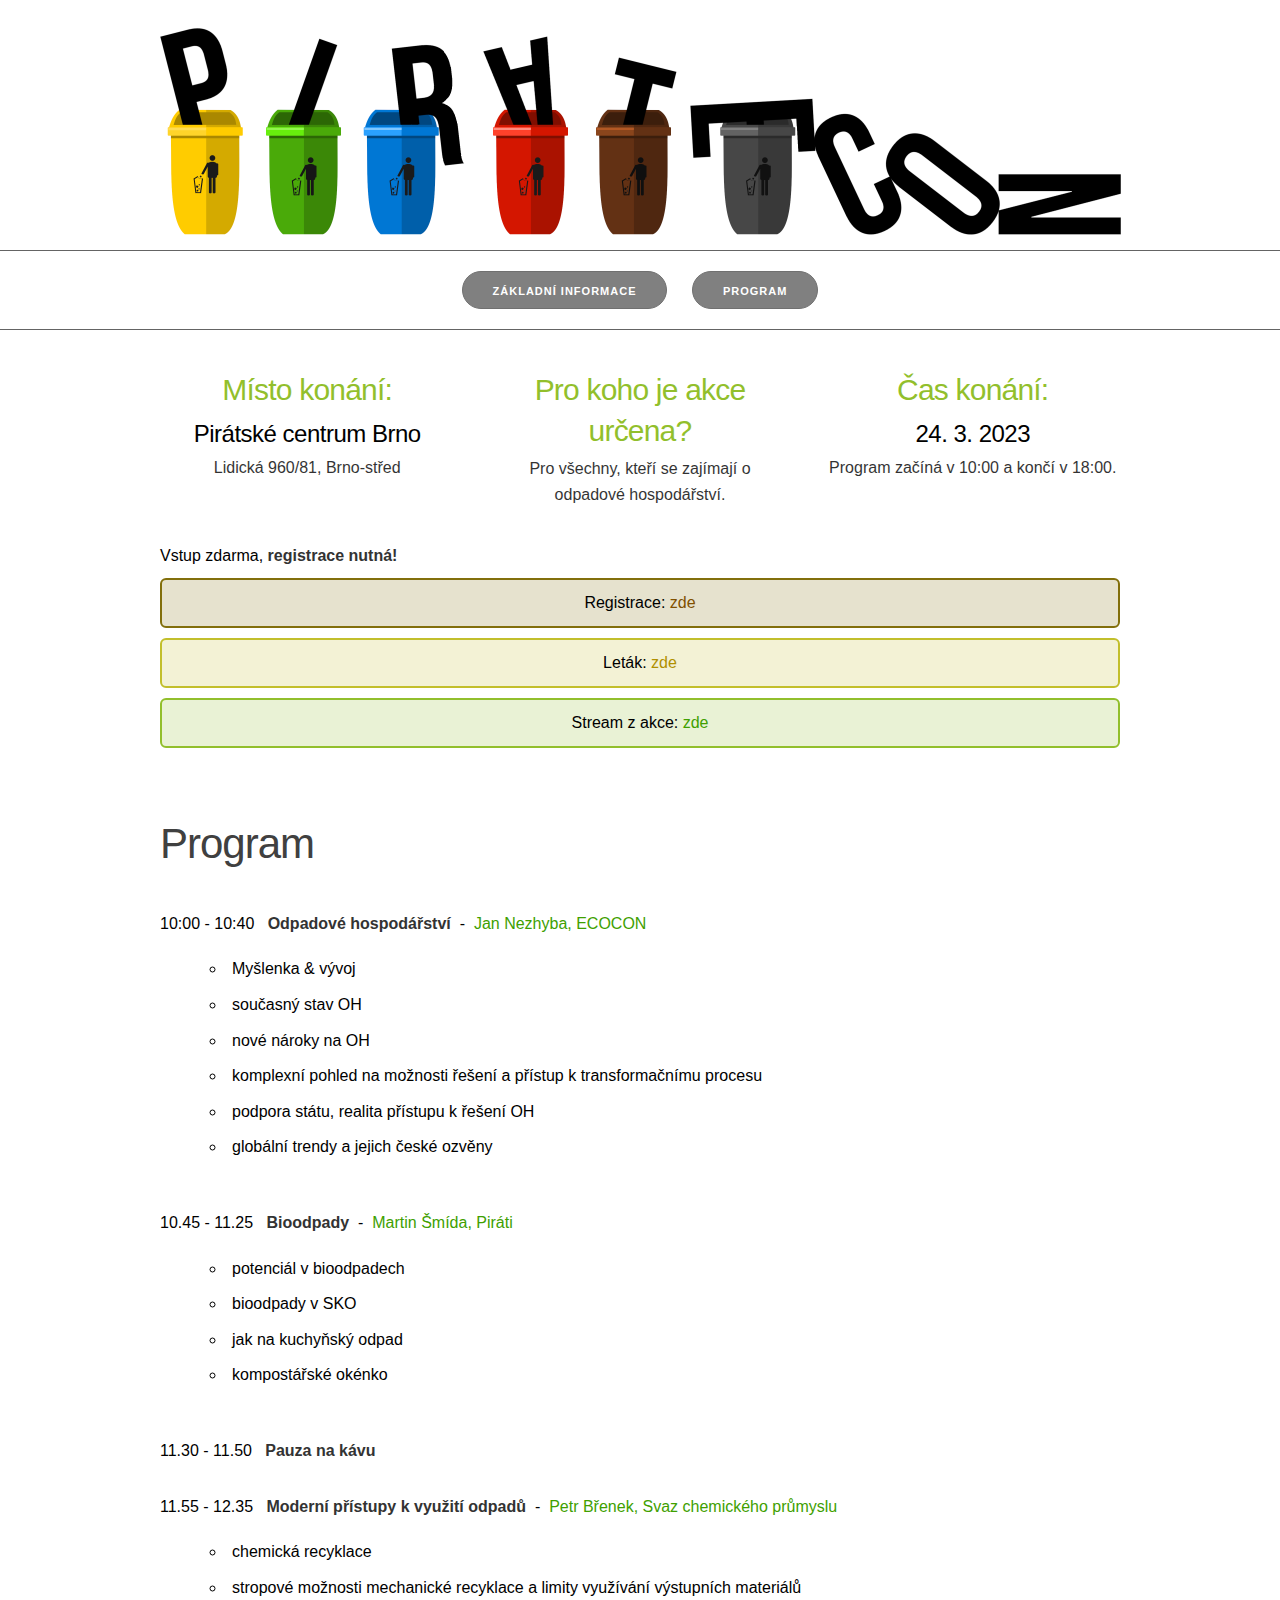
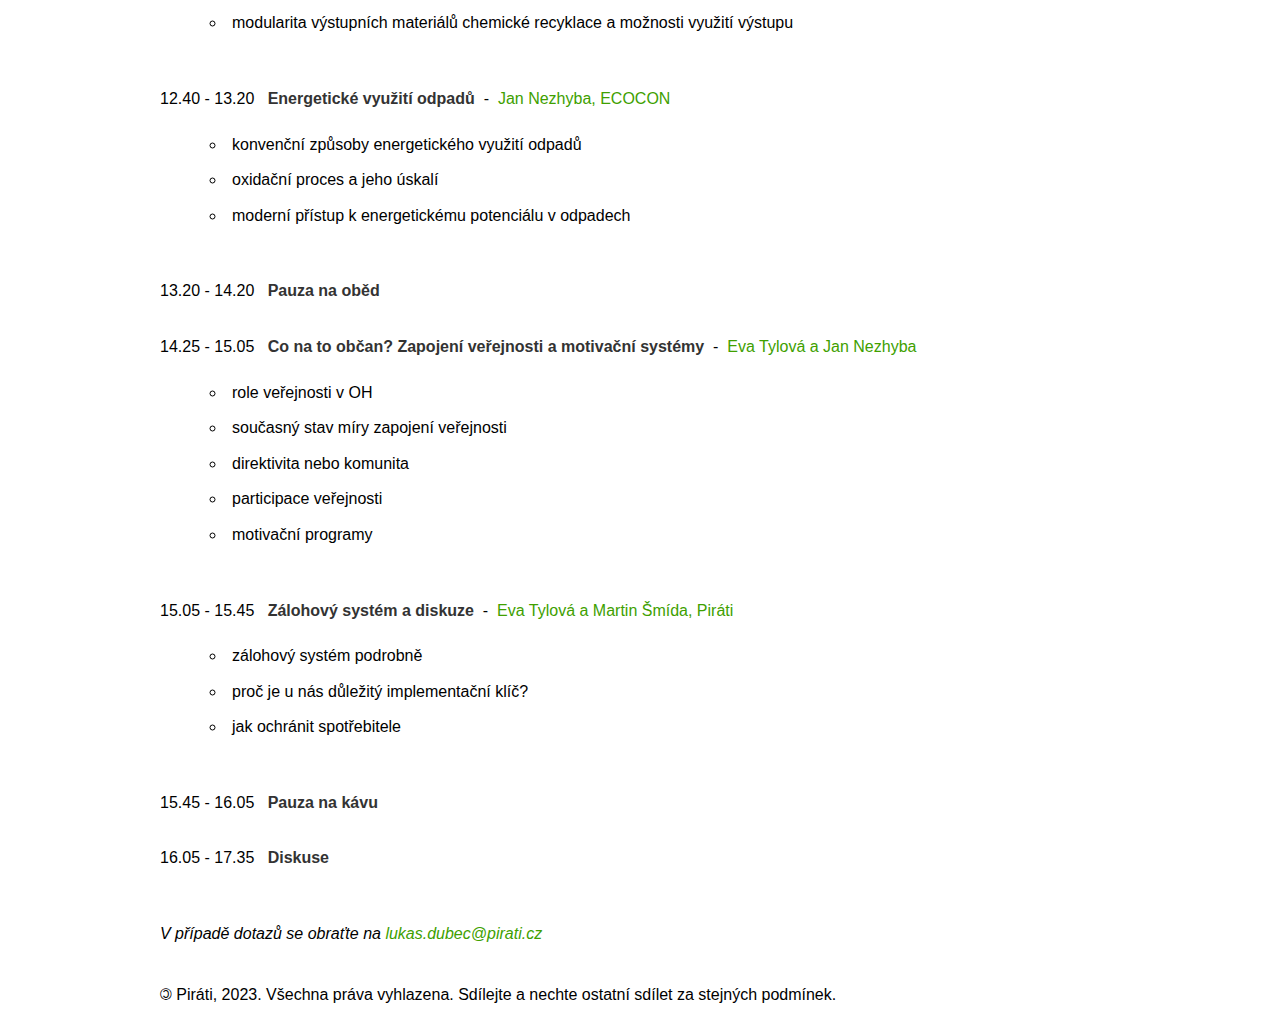
==== commit 5d96218c: "Oprava nevalidniho kodu" ====
--- a/2023/03/24/index.html
+++ b/2023/03/24/index.html
@@ -52,12 +52,11 @@
   <meta name="msapplication-square310x310logo" content="assets/favicon/mstile-310x310.">
   <link rel="shortcut icon" type="image/x-icon" href="assets/favicon/favicon.ico">
 
-  <meta property="og:title" content="PirateCon - Odpadové hospodářství" />
-  <meta property="og:type" content="website" />
-  <meta property="og:url" content="https://piratecon.pirati.cz" />
-  <meta property="og:description" content="PirateCon IT InsPirativní" />
-  <meta property="og:image" content="https://piratecon.pirati.cz/2023/03/24/assets/images/header.png" />
-
+  <meta property="og:title" content="PirateCon - Odpadové hospodářství">
+  <meta property="og:type" content="website">
+  <meta property="og:url" content="https://piratecon.pirati.cz/2023/03/24/index.html">
+  <meta property="og:description" content="PirateCon - Odpadové hospodářství">
+  <meta property="og:image" content="https://piratecon.pirati.cz/2023/03/24/assets/images/piratecon.png">
 
 </head>
 
@@ -221,25 +220,16 @@
           </div>
         </div>
 
-        <p><i>V případě dotazů se obraťte na <a href="mailto:lukas.dubec@pirati.cz">lukas.dubec@pirati.cz</a>.
-
       </div>
    </section>
 
-</i></p>
   <footer>
     <div class="container">
       <div class="row">
         <div class="twelve columns">
-            <!--
-	<p>
-Poznámka k programu: Každá přednáška zahrnuje 20 minut výkladu a 10 minut diskuze s účastníky.<br>
-Z akce bude pořizován live stream.
-	</p>
-            -->
-          <p>
-            <span class="u-mirror-horizontally">&copy;</span> Piráti, 2023. Všechna práva vyhlazena. Sdílejte a nechte ostatní sdílet za stejných podmínek.
-          </p>
+          <p><i>V případě dotazů se obraťte na <a href="mailto:lukas.dubec@pirati.cz">lukas.dubec@pirati.cz</a></i></p>
+          <br>
+          <p><span class="u-mirror-horizontally">&copy;</span> Piráti, 2023. Všechna práva vyhlazena. Sdílejte a nechte ostatní sdílet za stejných podmínek.</p>
         </div>
       </div>
     </div>
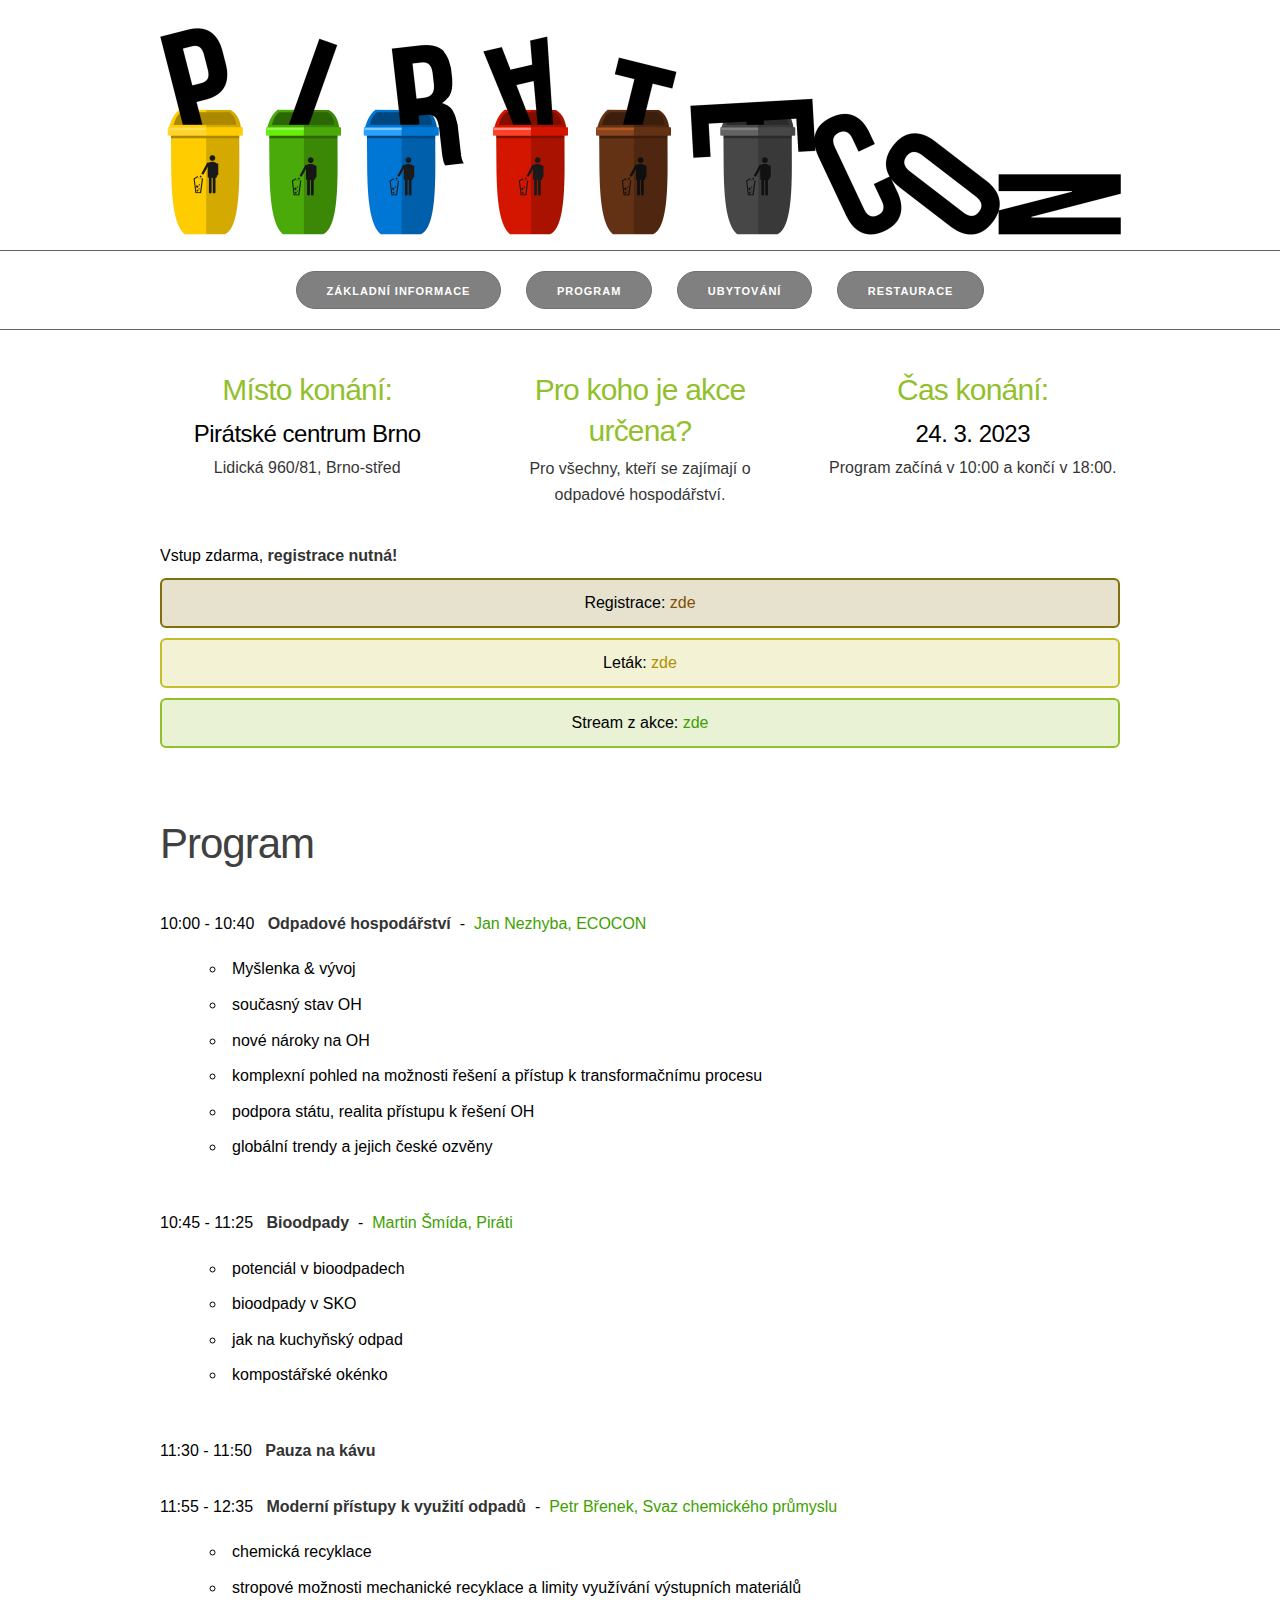
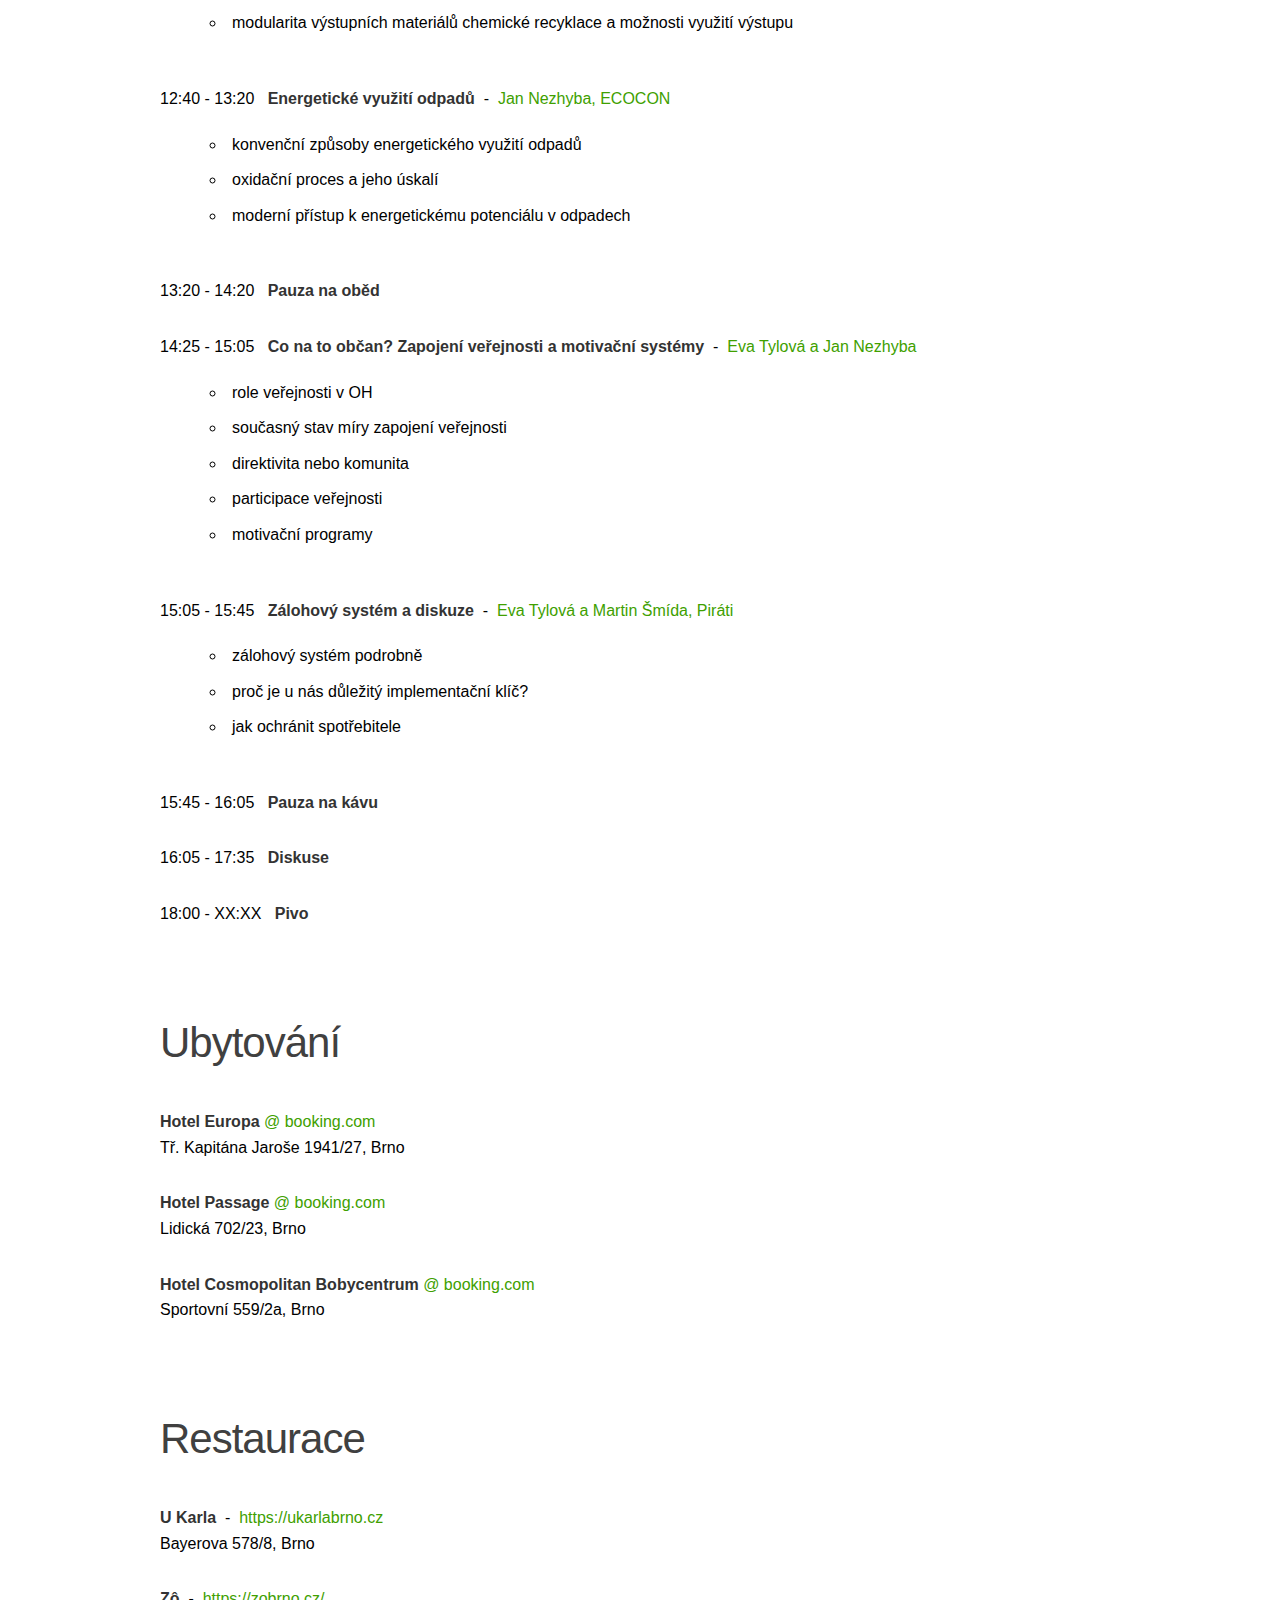
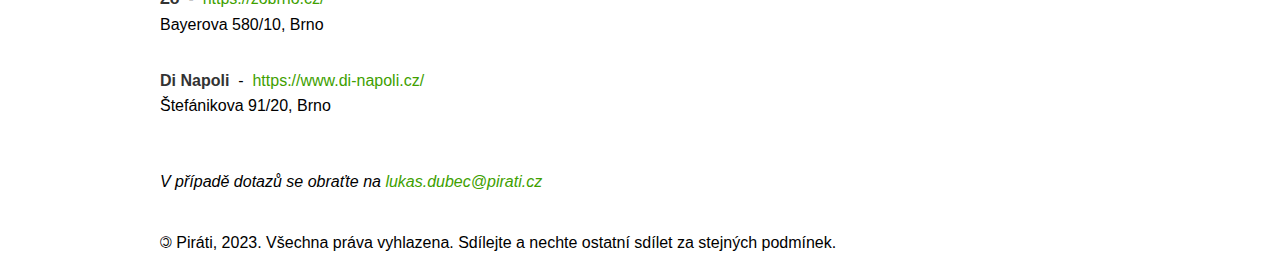
==== commit 0b2874ae: "2023-03-24 přidáno ubytování a restaurace" ====
--- a/2023/03/24/index.html
+++ b/2023/03/24/index.html
@@ -77,8 +77,10 @@
     <div class="container">
       <div class="row">
         <div class="twelve columns">
-          <a class="button button-primary" href="#basic_info">Základní informace</a>
-          <a class="button button-primary" href="#agenda">Program</a>
+          <a class="button button-primary" href="#zakladni_info">Základní informace</a>
+          <a class="button button-primary" href="#program">Program</a>
+          <a class="button button-primary" href="#ubytovani">Ubytování</a>
+          <a class="button button-primary" href="#restaurace">Restaurace</a>
 <!-- 
           <a class="button button-primary" href="guests.html">Hosté</a>
           <a class="button button-primary" href="https://www.facebook.com/events/907371883148846"  target="_blank"> <img src="assets/images/facebook.png" width="15">  událost </a>
@@ -89,7 +91,7 @@
   </nav>
 
   <main>
-    <section id="basic_info">
+    <section id="zakladni_info">
       <div class="container">
         <div class="row">
           <div class="one-third column value">
@@ -115,7 +117,7 @@
       </div>
     </section>
 
-    <section id="agenda">
+    <section id="program">
       <div class="container">
 
         <div class="header row">
@@ -140,7 +142,7 @@
 
         <div class="header row">
           <div class="twelve columns">
-            10.45 - 11.25 &nbsp;&nbsp;<span class=title>Bioodpady</span> &nbsp;-&nbsp; <a href="">Martin Šmída, Piráti</a>
+            10:45 - 11:25 &nbsp;&nbsp;<span class=title>Bioodpady</span> &nbsp;-&nbsp; <a href="">Martin Šmída, Piráti</a>
             <ul>
               <li> potenciál v bioodpadech</li>
               <li> bioodpady v SKO</li>
@@ -152,13 +154,13 @@
 
         <div class="header row">
           <div class="twelve columns">
-            11.30 - 11.50 &nbsp;&nbsp;<span class=title>Pauza na kávu</span>
-          </div>
-        </div>
-
-        <div class="header row">
-          <div class="twelve columns">
-            11.55 - 12.35 &nbsp;&nbsp;<span class=title>Moderní přístupy k využití odpadů</span> &nbsp;-&nbsp; <a href="">Petr Břenek, Svaz chemického průmyslu</a>
+            11:30 - 11:50 &nbsp;&nbsp;<span class=title>Pauza na kávu</span>
+          </div>
+        </div>
+
+        <div class="header row">
+          <div class="twelve columns">
+            11:55 - 12:35 &nbsp;&nbsp;<span class=title>Moderní přístupy k využití odpadů</span> &nbsp;-&nbsp; <a href="">Petr Břenek, Svaz chemického průmyslu</a>
             <ul>
               <li> chemická recyklace</li>
               <li> stropové možnosti mechanické recyklace a limity využívání výstupních materiálů</li>
@@ -169,7 +171,7 @@
 
         <div class="header row">
           <div class="twelve columns">
-            12.40 - 13.20 &nbsp;&nbsp;<span class=title>Energetické využití odpadů</span> &nbsp;-&nbsp; <a href="">Jan Nezhyba, ECOCON</a>
+            12:40 - 13:20 &nbsp;&nbsp;<span class=title>Energetické využití odpadů</span> &nbsp;-&nbsp; <a href="">Jan Nezhyba, ECOCON</a>
             <ul>
               <li> konvenční způsoby energetického využití odpadů</li>
               <li> oxidační proces a jeho úskalí</li>
@@ -180,13 +182,13 @@
 
         <div class="header row">
           <div class="twelve columns">
-            13.20 - 14.20 &nbsp;&nbsp;<span class=title>Pauza na oběd</span>
-          </div>
-        </div>
-
-        <div class="header row">
-          <div class="twelve columns">
-            14.25 - 15.05 &nbsp;&nbsp;<span class=title>Co na to občan? Zapojení veřejnosti a motivační systémy</span> &nbsp;-&nbsp; <a href="">Eva Tylová a Jan Nezhyba</a>
+            13:20 - 14:20 &nbsp;&nbsp;<span class=title>Pauza na oběd</span>
+          </div>
+        </div>
+
+        <div class="header row">
+          <div class="twelve columns">
+            14:25 - 15:05 &nbsp;&nbsp;<span class=title>Co na to občan? Zapojení veřejnosti a motivační systémy</span> &nbsp;-&nbsp; <a href="">Eva Tylová a Jan Nezhyba</a>
             <ul>
               <li> role veřejnosti v OH</li>
               <li> současný stav míry zapojení veřejnosti</li>
@@ -199,7 +201,7 @@
 
         <div class="header row">
           <div class="twelve columns">
-            15.05 - 15.45 &nbsp;&nbsp;<span class=title>Zálohový systém a diskuze</span> &nbsp;-&nbsp; <a href="">Eva Tylová a Martin Šmída, Piráti</a>
+            15:05 - 15:45 &nbsp;&nbsp;<span class=title>Zálohový systém a diskuze</span> &nbsp;-&nbsp; <a href="">Eva Tylová a Martin Šmída, Piráti</a>
             <ul>
               <li> zálohový systém podrobně</li>
               <li> proč je u nás důležitý implementační klíč?</li>
@@ -210,31 +212,107 @@
 
         <div class="header row">
           <div class="twelve columns">
-            15.45 - 16.05 &nbsp;&nbsp;<span class=title>Pauza na kávu</span>
-          </div>
-        </div>
-
-        <div class="header row">
-          <div class="twelve columns">
-            16.05 - 17.35 &nbsp;&nbsp;<span class=title>Diskuse</span>
-          </div>
-        </div>
-
-      </div>
-   </section>
-
-  <footer>
-    <div class="container">
-      <div class="row">
-        <div class="twelve columns">
-          <p><i>V případě dotazů se obraťte na <a href="mailto:lukas.dubec@pirati.cz">lukas.dubec@pirati.cz</a></i></p>
-          <br>
-          <p><span class="u-mirror-horizontally">&copy;</span> Piráti, 2023. Všechna práva vyhlazena. Sdílejte a nechte ostatní sdílet za stejných podmínek.</p>
-        </div>
-      </div>
-    </div>
-  </footer>
+            15:45 - 16:05 &nbsp;&nbsp;<span class=title>Pauza na kávu</span>
+          </div>
+        </div>
+
+        <div class="header row">
+          <div class="twelve columns">
+            16:05 - 17:35 &nbsp;&nbsp;<span class=title>Diskuse</span>
+          </div>
+        </div>
+
+        <div class="header row">
+          <div class="twelve columns">
+            18:00 - XX:XX &nbsp;&nbsp;<span class=title>Pivo</span>
+          </div>
+        </div>
+
+      </div>
+    </section>
+
+    <section id="ubytovani">
+      <div class="container">
+
+        <div class="header row">
+          <div class="twelve columns">
+            <h2 style="color:#404040">Ubytování</h2>
+          </div>
+        </div>
+
+        <div class="header row">
+          <div class="twelve columns">
+            <span class=title>Hotel Europa</span> <a href="https://booking.com/Share-HMzQrX" target="_blank">@ booking.com</a><br>
+            Tř. Kapitána Jaroše 1941/27, Brno
+          </div>
+        </div>
+
+        <div class="header row">
+          <div class="twelve columns">
+            <span class=title>Hotel Passage</span> <a href="https://booking.com/Share-jMBdhi" target="_blank">@ booking.com</a><br>
+            Lidická 702/23, Brno
+          </div>
+        </div>
+
+        <div class="header row">
+          <div class="twelve columns">
+            <span class=title>Hotel Cosmopolitan Bobycentrum</span> <a href="https://www.booking.com/Share-vyh9c9s" target="_blank">@ booking.com</a><br>
+            Sportovní 559/2a, Brno
+          </div>
+        </div>
+
+
+
+      </div>
+    </section>
+
+    <section id="restaurace">
+      <div class="container">
+
+        <div class="header row">
+          <div class="twelve columns">
+            <h2 style="color:#404040">Restaurace</h2>
+          </div>
+        </div>
+
+        <div class="header row">
+          <div class="twelve columns">
+            <span class=title>U Karla</span> &nbsp;-&nbsp; <a href="https://ukarlabrno.cz/" target="_blank">https://ukarlabrno.cz</a><br>
+            Bayerova 578/8, Brno
+          </div>
+        </div>
+
+        <div class="header row">
+          <div class="twelve columns">
+            <span class=title>Zô</span> &nbsp;-&nbsp; <a href="https://zobrno.cz/" target="_blank">https://zobrno.cz/</a><br>
+            Bayerova 580/10, Brno
+          </div>
+        </div>
+
+        <div class="header row">
+          <div class="twelve columns">
+            <span class=title>Di Napoli</span> &nbsp;-&nbsp; <a href="https://www.di-napoli.cz/" target="_blank">https://www.di-napoli.cz/</a><br>
+            Štefánikova 91/20, Brno
+          </div>
+        </div>
+
+      </div>
+    </section>
+
+    <footer>
+      <div class="container">
+        <div class="row">
+          <div class="twelve columns">
+            <p><i>V případě dotazů se obraťte na <a href="mailto:lukas.dubec@pirati.cz">lukas.dubec@pirati.cz</a></i></p>
+            <br>
+            <p><span class="u-mirror-horizontally">&copy;</span> Piráti, 2023. Všechna práva vyhlazena. Sdílejte a nechte ostatní sdílet za stejných podmínek.</p>
+          </div>
+        </div>
+      </div>
+    </footer>
+
   </main>
+
 </body>
 
 </html>
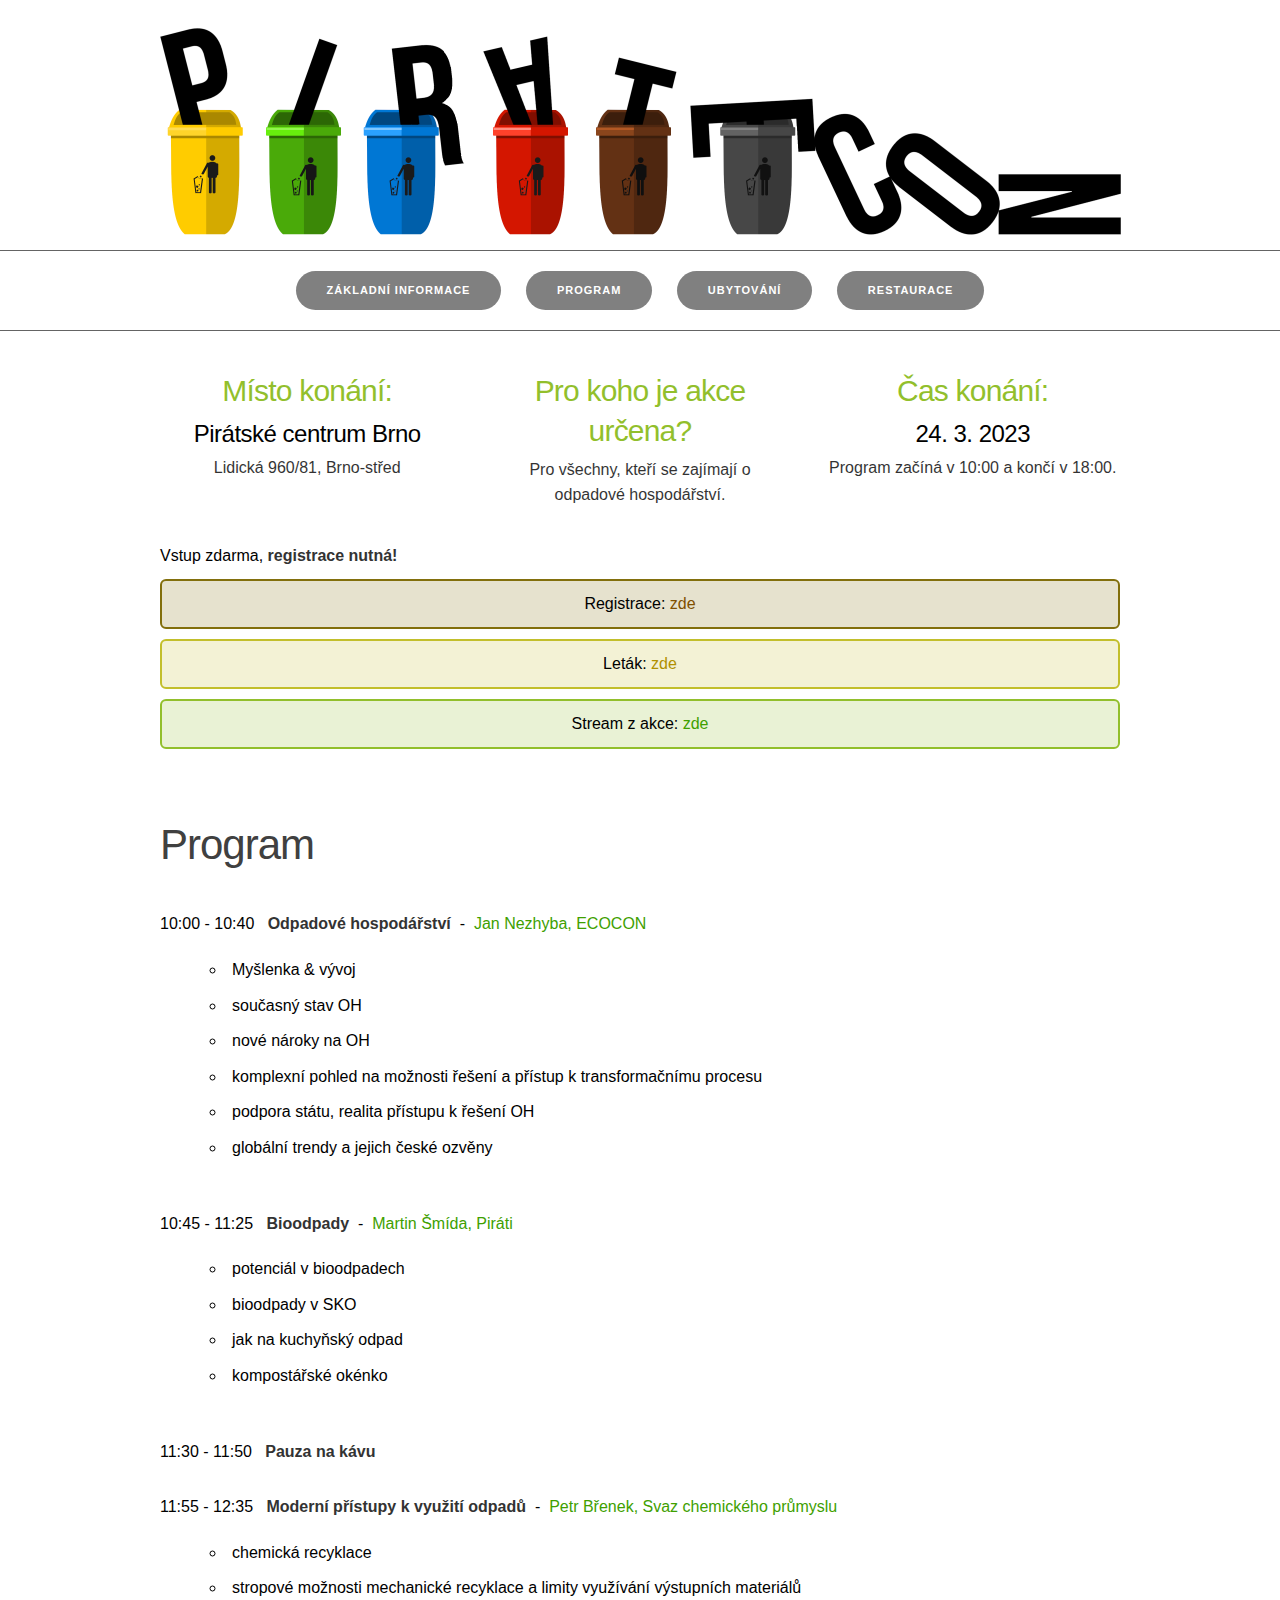
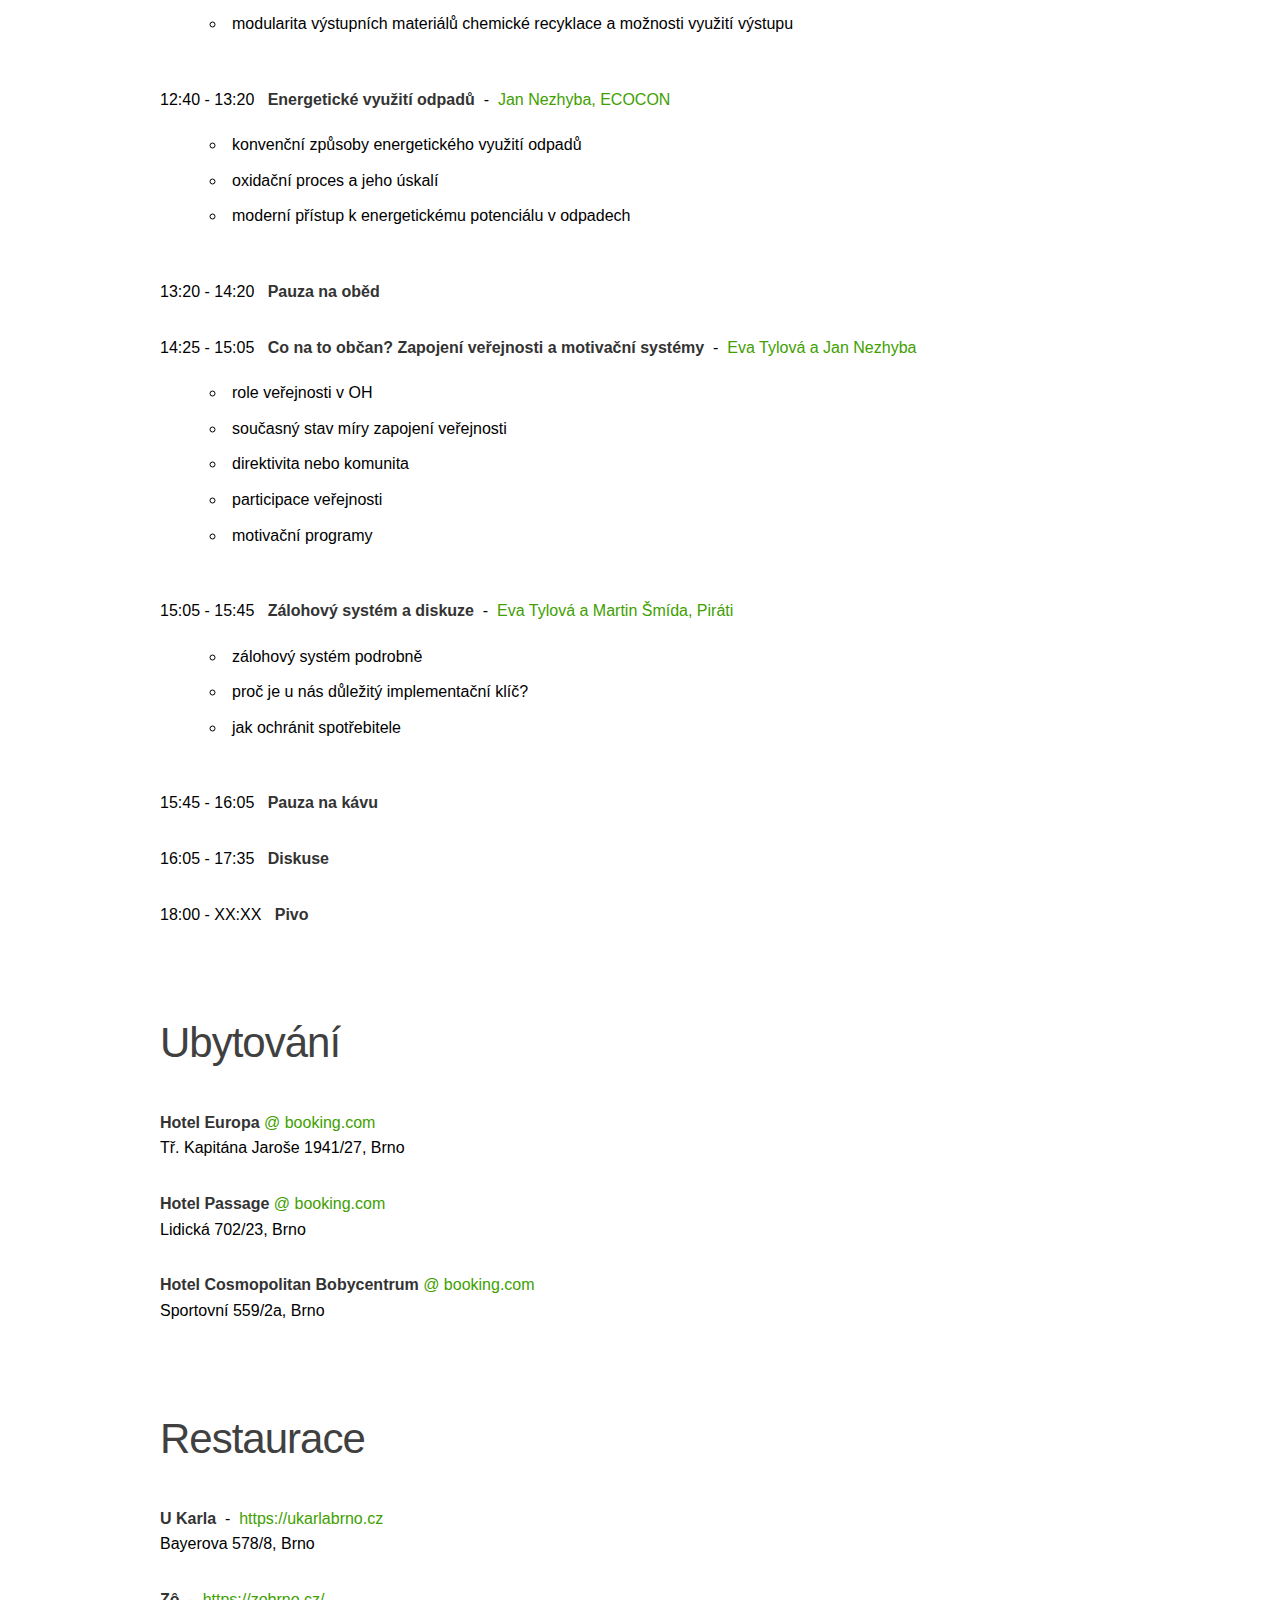
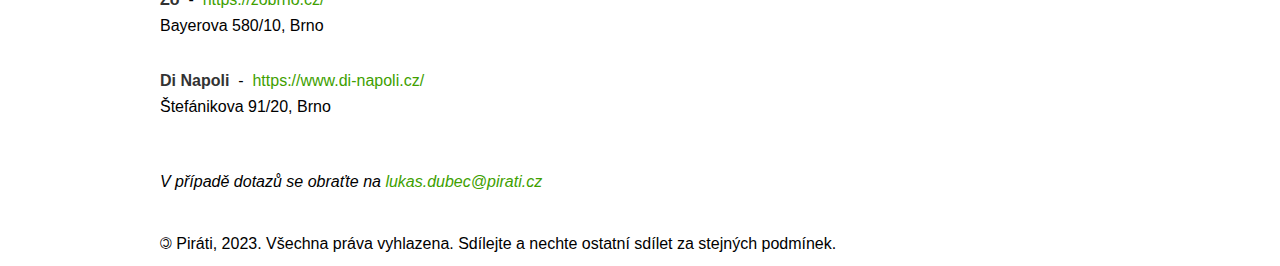
==== commit 92b6bf88: "Oprava stylu kulatých tlačítek" ====
--- a/2023/03/24/index.html
+++ b/2023/03/24/index.html
@@ -77,14 +77,10 @@
     <div class="container">
       <div class="row">
         <div class="twelve columns">
-          <a class="button button-primary" href="#zakladni_info">Základní informace</a>
-          <a class="button button-primary" href="#program">Program</a>
-          <a class="button button-primary" href="#ubytovani">Ubytování</a>
-          <a class="button button-primary" href="#restaurace">Restaurace</a>
-<!-- 
-          <a class="button button-primary" href="guests.html">Hosté</a>
-          <a class="button button-primary" href="https://www.facebook.com/events/907371883148846"  target="_blank"> <img src="assets/images/facebook.png" width="15">  událost </a>
--->
+          <div class="roundbutton"><a class="roundbutton_a" href="#zakladni_info">Základní informace</a></div>
+          <div class="roundbutton"><a class="roundbutton_a" href="#program">Program</a></div>
+          <div class="roundbutton"><a class="roundbutton_a" href="#ubytovani">Ubytování</a></div>
+          <div class="roundbutton"><a class="roundbutton_a" href="#restaurace">Restaurace</a></div>
         </div>
       </div>
     </div>
--- a/2023/03/24/assets/css/custom.css
+++ b/2023/03/24/assets/css/custom.css
@@ -92,32 +92,35 @@
 select {
   color: #000;
 }
-.button {
-  border-radius: 100px;
-  background-color: #000;
-  border-color: #000;
-}
-.button.button-primary,
-button.button-primary,
-input[type="submit"].button-primary,
-input[type="reset"].button-primary,
-input[type="button"].button-primary {
+.roundbutton {
   color: #FFF;
   background-color: #808080;
-  border-color: #707070; }
-.button.button-primary:hover,
-button.button-primary:hover,
-input[type="submit"].button-primary:hover,
-input[type="reset"].button-primary:hover,
-input[type="button"].button-primary:hover,
-.button.button-primary:focus,
-button.button-primary:focus,
-input[type="submit"].button-primary:focus,
-input[type="reset"].button-primary:focus,
-input[type="button"].button-primary:focus {
-  color: #FFF;
+  border-color: #707070;
+  border-radius: 100px;
+  display:inline-block;
+  padding-top: 5px;
+  padding-bottom: 8px;
+  padding-left: 0px;
+  padding-right: 0px;
+  margin: 10px;
+  text-decoration: none;
+}
+.roundbutton:hover {
   background-color: #aaa;
-  border-color: #aaa; }
+  border-color: #aaa;
+}
+.roundbutton_a {
+  color: #fff;
+  padding: 31px;
+  margin: 0px;
+  text-transform: uppercase;
+  font-size: 11px;
+  font-weight: 600;
+  letter-spacing: 1px;
+}
+.roundbutton_a:hover {
+  color: #fff;
+}
 textarea {
   width: 100%;
   height: 20rem;
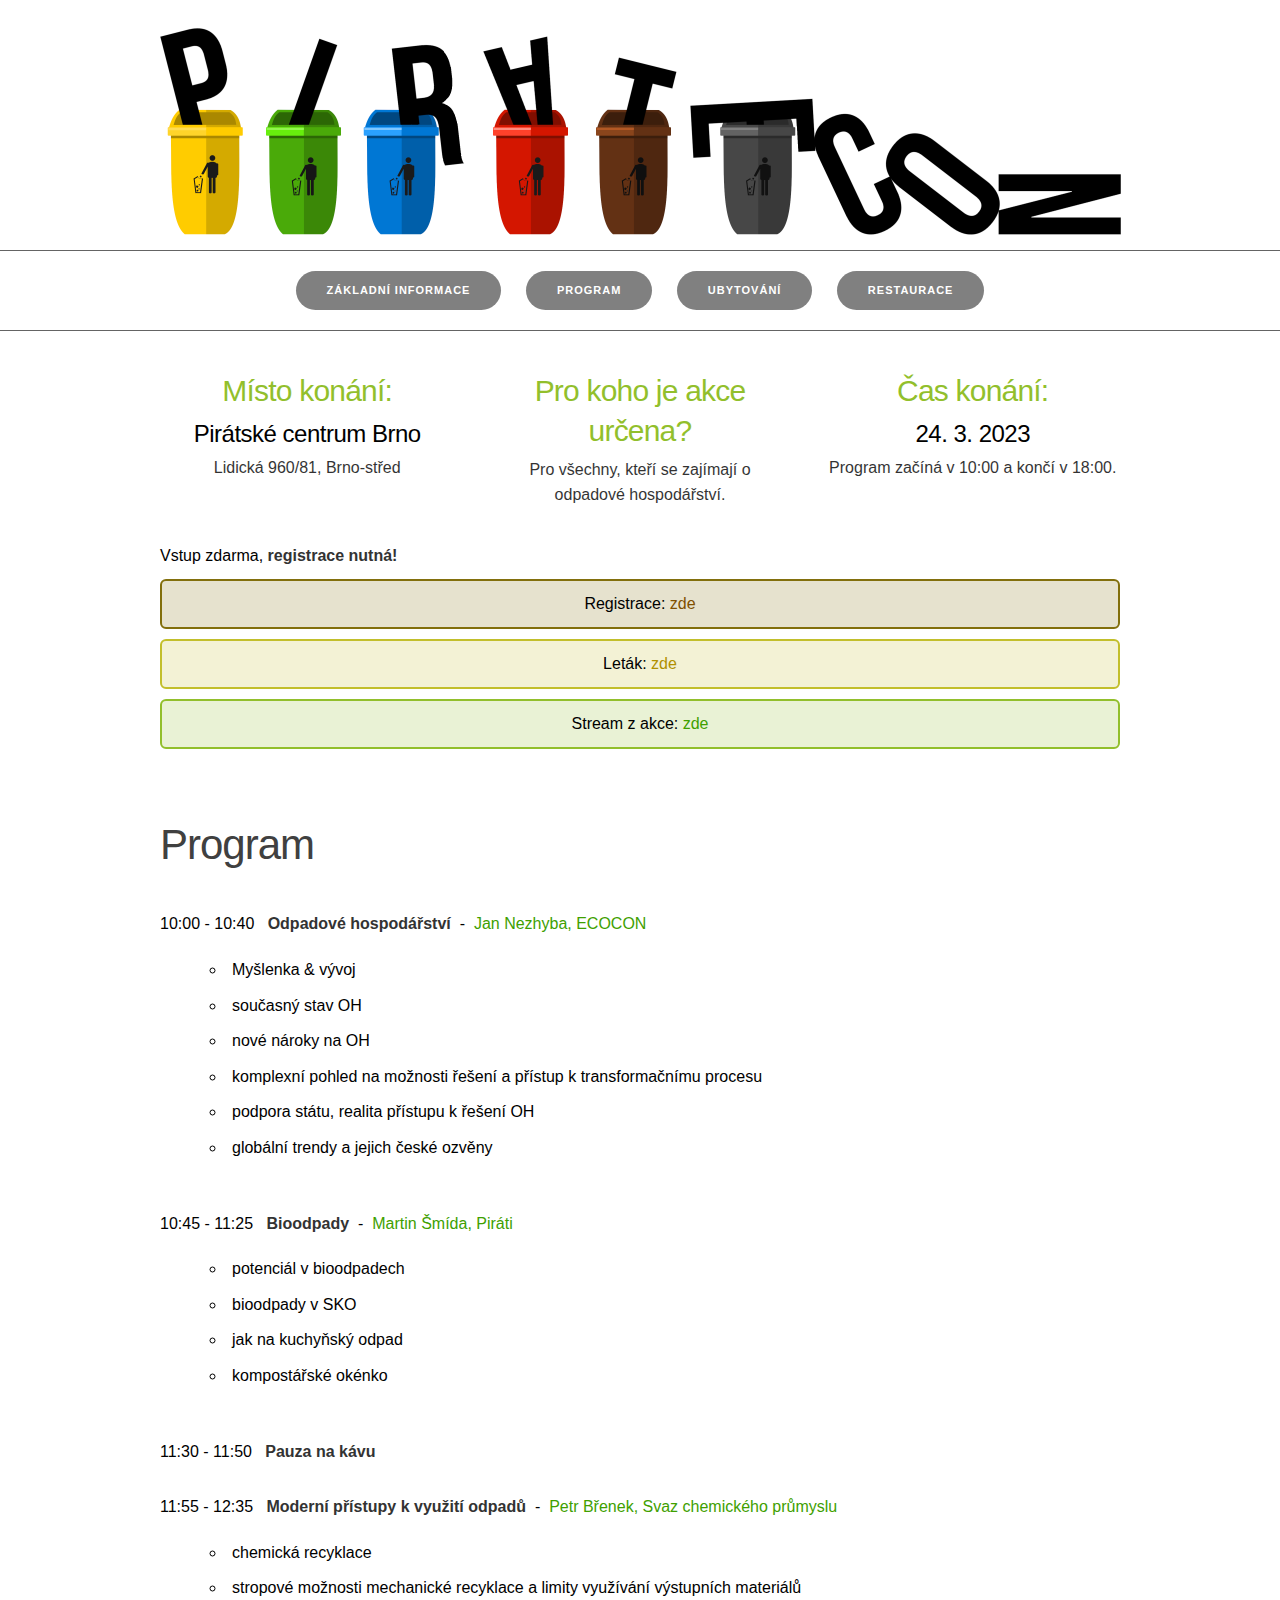
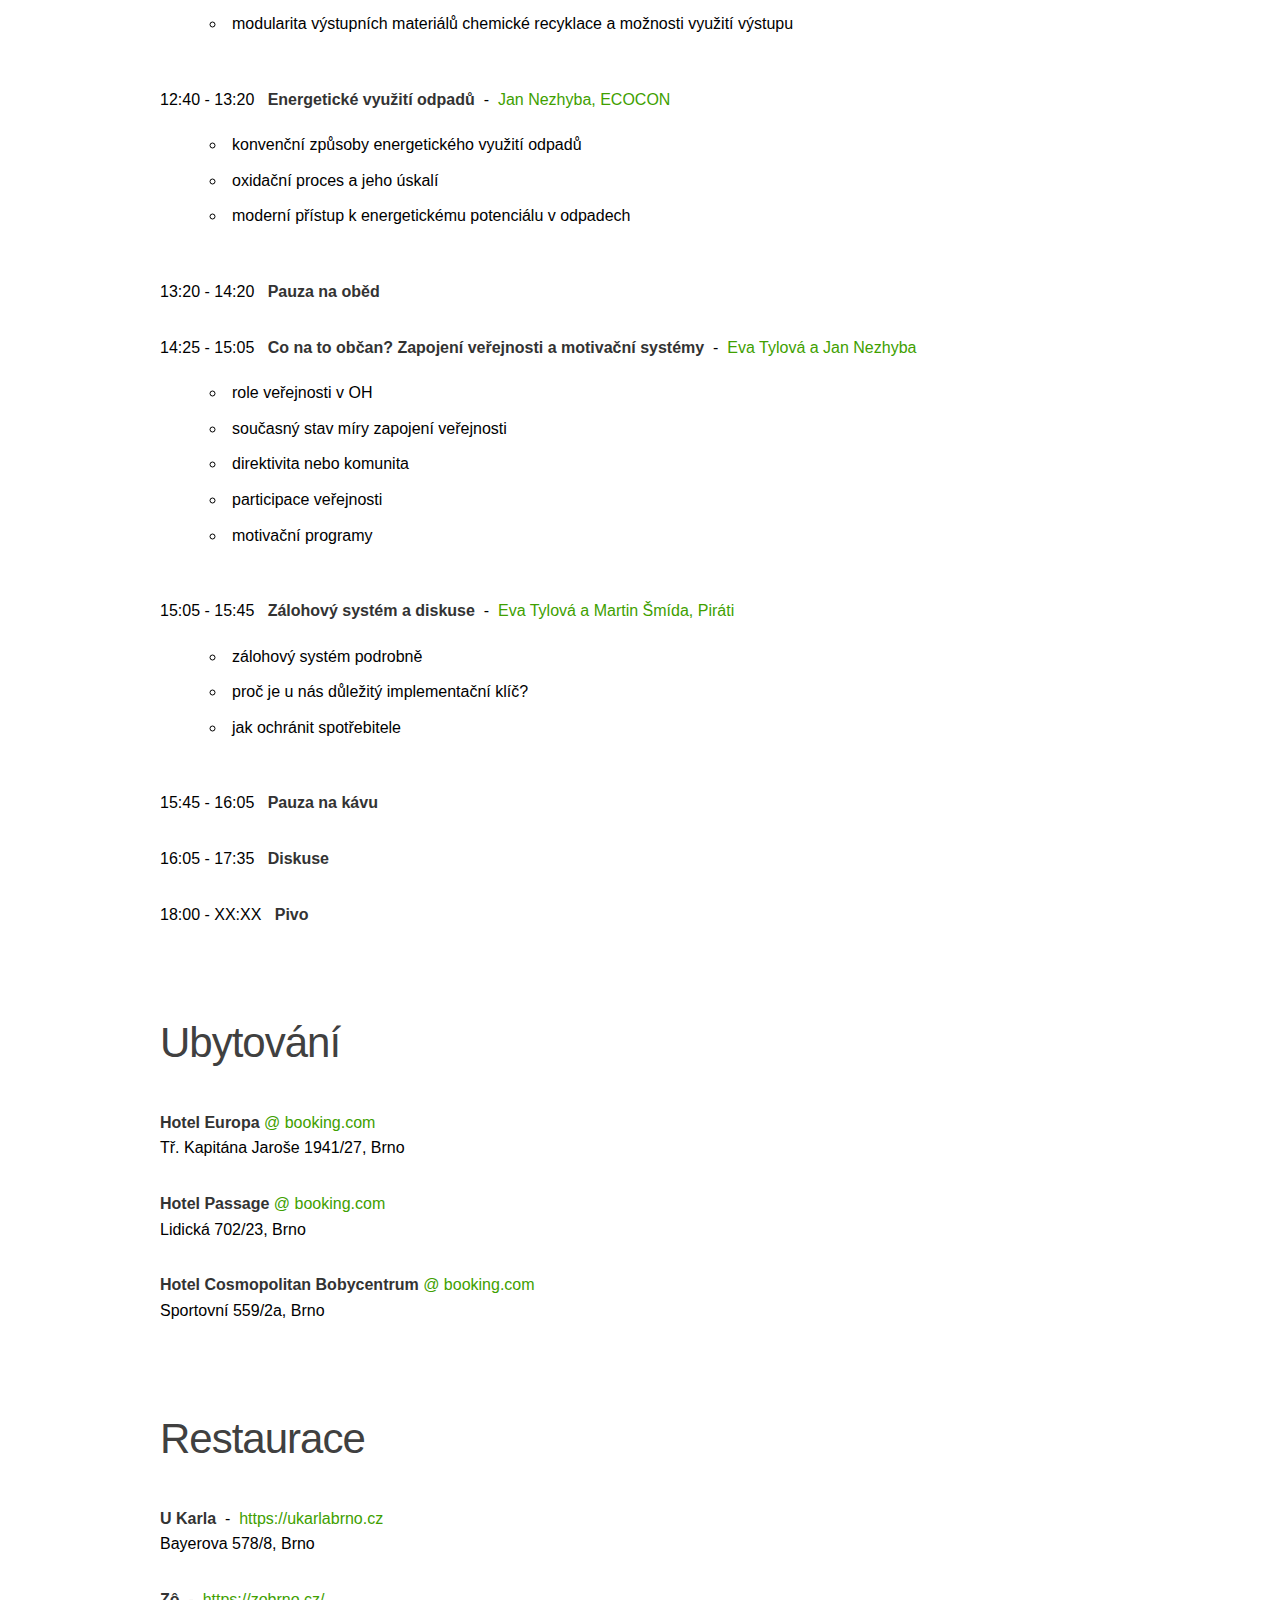
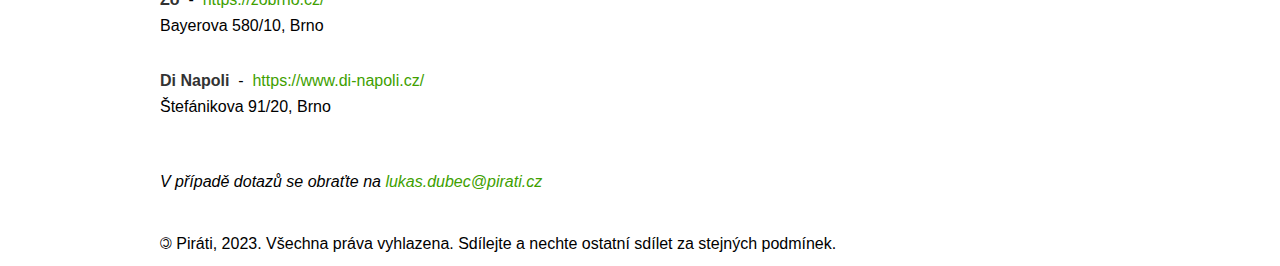
==== commit 5686d19e: "Sjednceni diskuse/ze" ====
--- a/2023/03/24/index.html
+++ b/2023/03/24/index.html
@@ -23,7 +23,7 @@
   –––––––––––––––––––––––––––––––––––––––––––––––––– -->
   <link rel="stylesheet" href="assets/css/normalize.css">
   <link rel="stylesheet" href="assets/css/skeleton.css">
-  <link rel="stylesheet" href="assets/css/custom.css">
+  <link rel="stylesheet" href="assets/css/custom2.css">
 
   <!-- Scripts
   ––––––––––––––––––––––––––––––––––––––––––––––––––
@@ -197,7 +197,7 @@
 
         <div class="header row">
           <div class="twelve columns">
-            15:05 - 15:45 &nbsp;&nbsp;<span class=title>Zálohový systém a diskuze</span> &nbsp;-&nbsp; <a href="">Eva Tylová a Martin Šmída, Piráti</a>
+            15:05 - 15:45 &nbsp;&nbsp;<span class=title>Zálohový systém a diskuse</span> &nbsp;-&nbsp; <a href="">Eva Tylová a Martin Šmída, Piráti</a>
             <ul>
               <li> zálohový systém podrobně</li>
               <li> proč je u nás důležitý implementační klíč?</li>
--- a/2023/03/24/assets/css/custom2.css
+++ b/2023/03/24/assets/css/custom2.css
@@ -0,0 +1,357 @@
+@font-face {
+  font-family: "Bebas Neue Bold";
+  src: url("../fonts/bebas-neue-bold.eot"); /* IE9 Compat Modes */
+  src: url("../fonts/bebas-neue-bold.eot#iefix") format("embedded-opentype"), /* IE6-IE8 */
+       url("../fonts/bebas-neue-bold.woff") format("woff"), /* Modern Browsers */
+       url("../fonts/bebas-neue-bold.ttf")  format("truetype"), /* Safari, Android, iOS */
+}
+/* Shared
+–––––––––––––––––––––––––––––––––––––––––––––––––– */
+body {
+  background-color: #fff;
+  color: #000;
+  font-family: "Open Sans", Helvetica, Roboto, Arial, sans-serif;
+  font-size: 1.6em;
+}
+
+h1, h3, h5, h2, h4, h6 {
+  margin-bottom: 1rem;
+}
+
+h1, h3, h5 {
+  color: #000;
+  font-weight: 500;
+}
+
+h2, h4, h6 {
+  color: #333;
+  font-weight: 300;
+}
+.u-mirror-horizontally {
+    display: inline-block;
+    transform: matrix(-1, 0, 0, 1, 0, 0) !important;
+}
+
+pre, blockquote, dl, figure, table, p, ul, ol, form {
+  margin-bottom: 1rem;
+}
+
+.button {
+  color: #fff;
+}
+
+.vip {
+  color: #f68712;
+}
+
+/* odkazy cerno */
+a {
+  color: #40a000;
+  text-decoration: none;
+}
+a:hover {
+  color: #666;
+}
+a.blacklink {
+  color: #000000;
+  text-decoration: none;
+}
+a.blacklink:hover {
+  color: #606060;
+  text-decoration: none;
+}
+a.yellowlink {
+  color: #b09000;
+  text-decoration: none;
+}
+a.yellowlink:hover {
+  color: #606060;
+  text-decoration: none;
+}
+a.brownlink {
+  color: #805000;
+  text-decoration: none;
+}
+a.brownlink:hover {
+  color: #606060;
+  text-decoration: none;
+}
+
+
+
+/* Forms
+–––––––––––––––––––––––––––––––––––––––––––––––––– */
+input[type="email"],
+input[type="number"],
+input[type="search"],
+input[type="text"],
+input[type="tel"],
+input[type="url"],
+input[type="password"],
+textarea,
+select {
+  color: #000;
+}
+.roundbutton {
+  color: #FFF;
+  background-color: #808080;
+  border-color: #707070;
+  border-radius: 100px;
+  display:inline-block;
+  padding-top: 5px;
+  padding-bottom: 8px;
+  padding-left: 0px;
+  padding-right: 0px;
+  margin: 10px;
+  text-decoration: none;
+}
+.roundbutton:hover {
+  background-color: #aaa;
+  border-color: #aaa;
+}
+.roundbutton_a {
+  color: #fff;
+  padding: 31px;
+  margin: 0px;
+  text-transform: uppercase;
+  font-size: 11px;
+  font-weight: 600;
+  letter-spacing: 1px;
+}
+.roundbutton_a:hover {
+  color: #fff;
+}
+textarea {
+  width: 100%;
+  height: 20rem;
+}
+/* Sections
+–––––––––––––––––––––––––––––––––––––––––––––––––– */
+section {
+  padding: 4rem 0 6rem;
+  text-align: justify;
+}
+.section-heading,
+.section-description {
+  margin-bottom: 1.2rem;
+}
+.header {
+  margin-bottom: 3rem;
+}
+
+/* Header
+–––––––––––––––––––––––––––––––––––––––––––––––––– */
+body > header {
+  text-align: center;
+  padding: 1rem 0 1rem;
+  color: #000;
+  /*background-color: #fff;*/
+  background-image: url('../images/piratecon.png');
+  background-size: contain;
+  background-position: center;
+  background-repeat: no-repeat;
+}
+body > header h2 {
+  font-family: "Bebas Neue Bold", sans-serif;
+  text-transform: uppercase;
+  font-weight: 700;
+  color: #000;
+  margin-top: 2rem;
+}
+body > header .logo {
+  /* display: inline-block; */
+  width: 15rem;
+  height: 15rem;
+  background-image: url("../images/piratecon.png");
+  background-size: cover;
+  background-position: center;
+}
+body > header p {
+  font-size: 1.7em;
+}
+/* Navigation
+–––––––––––––––––––––––––––––––––––––––––––––––––– */
+body > nav {
+  text-align: center;
+  border-top: .1rem solid #646464;
+  border-bottom: .1rem solid  #646464;
+  padding: 1rem 0 1rem;
+}
+body > nav a {
+  margin: 1rem;
+}
+
+/* agenda
+–––––––––––––––––––––––––––––––––––––––––––––––––– */
+section#agenda article {
+  margin-bottom: 1.6rem;
+  border: .25rem solid #6b3a17;
+  border-radius: 1.6rem;
+  padding: 1.5rem 4rem 1rem 4rem;
+}
+/*section#agenda article h3 {
+  font-size: 3rem;
+}*/
+section#agenda article .header {
+  text-align: left;
+  margin-bottom: 0;
+}
+
+section#agenda article .header h4, section#agenda article .header h5 {
+  font-size: 1.6rem;
+  font-weight: 700;
+}
+
+/* Footer
+–––––––––––––––––––––––––––––––––––––––––––––––––– */
+body > footer {
+  text-align: center;
+  padding: 3rem 0 1rem;
+  color: #777;
+  font-size: 0.8em;
+}
+
+/* Values
+–––––––––––––––––––––––––––––––––––––––––––––––––– */
+#teaser {
+  background-image: url("../images/info-bg.jpg");
+  background-size: cover;
+  background-position: center;
+}
+.value {
+  text-align: center;
+}
+.value-multiplier {
+  margin-bottom: .5rem;
+}
+.value-heading {
+  margin-bottom: .3rem;
+}
+.value-description {
+  opacity: .8;
+  font-weight: 300;
+}
+
+/* Categories
+–––––––––––––––––––––––––––––––––––––––––––––––––– */
+.categories {
+  color: #fff;
+}
+.categories .section-description {
+  margin-bottom: 4rem;
+}
+
+/* Bigger than 550 */
+@media (min-width: 550px) {
+  section {
+    padding: 3rem 0 2rem;
+  }
+  body > header {
+    padding: 3rem 0 2rem;
+    /*text-align: left;*/
+    min-height: 370px;
+  }
+  .hero-heading {
+    font-size: 4.8rem;
+  }
+}
+
+/* Bigger than 750 */
+@media (min-width: 750px) {
+  .hero-heading {
+    font-size: 5.2rem;
+  }
+  section {
+    padding: 4rem 0 4rem;
+  }
+  body > header {
+    padding: 3rem 0 2rem;
+    min-height: 190px;
+  }
+  .section-description {
+    max-width: 60%;
+    margin-left: auto;
+    margin-right: auto;
+  }
+  .categories {
+    padding: 11rem 0 6rem;
+  }
+}
+
+/* Bigger than 1000 */
+@media (min-width: 1000px) {
+  section {
+    padding: 4rem 0 2rem;
+  }
+  body > header {
+    padding: 4rem 0 2rem;
+  }
+  .hero-heading {
+    font-size: 5.0rem;
+  }
+}
+.button:hover {
+   background-color: green;
+   color:white;
+   border-color: green;
+}
+@media (max-width: 550px) {
+body > header {
+	min-height: 170px;
+}
+}
+
+p {
+}
+
+p.note {
+     -moz-border-radius: 6px;
+     -webkit-border-radius: 6px;
+     background-color: #92bf2c33;
+     border: solid 2px #92bf2c;
+     border-radius: 6px;
+     line-height: 18px;
+     text-align: center;
+     mc-auto-number-format: '{b}Note: {/b}';
+     overflow: hidden;
+     padding: 14px;
+}
+
+p.note2 {
+     -moz-border-radius: 6px;
+     -webkit-border-radius: 6px;
+     background-color: #c2bf2c33;
+     border: solid 2px #c2bf2c;
+     border-radius: 6px;
+     line-height: 18px;
+     text-align: center;
+     mc-auto-number-format: '{b}Note: {/b}';
+     overflow: hidden;
+     padding: 14px;
+}
+
+p.note3 {
+     -moz-border-radius: 6px;
+     -webkit-border-radius: 6px;
+     background-color: #826f0c33;
+     border: solid 2px #826f0c;
+     border-radius: 6px;
+     line-height: 18px;
+     text-align: center;
+     mc-auto-number-format: '{b}Note: {/b}';
+     overflow: hidden;
+     padding: 14px;
+}
+
+.title {
+    color: #333;
+    font-weight: bold;
+}
+
+ul {
+    margin: 20px;
+}
+
+li {
+    margin-left: 30px;
+}
